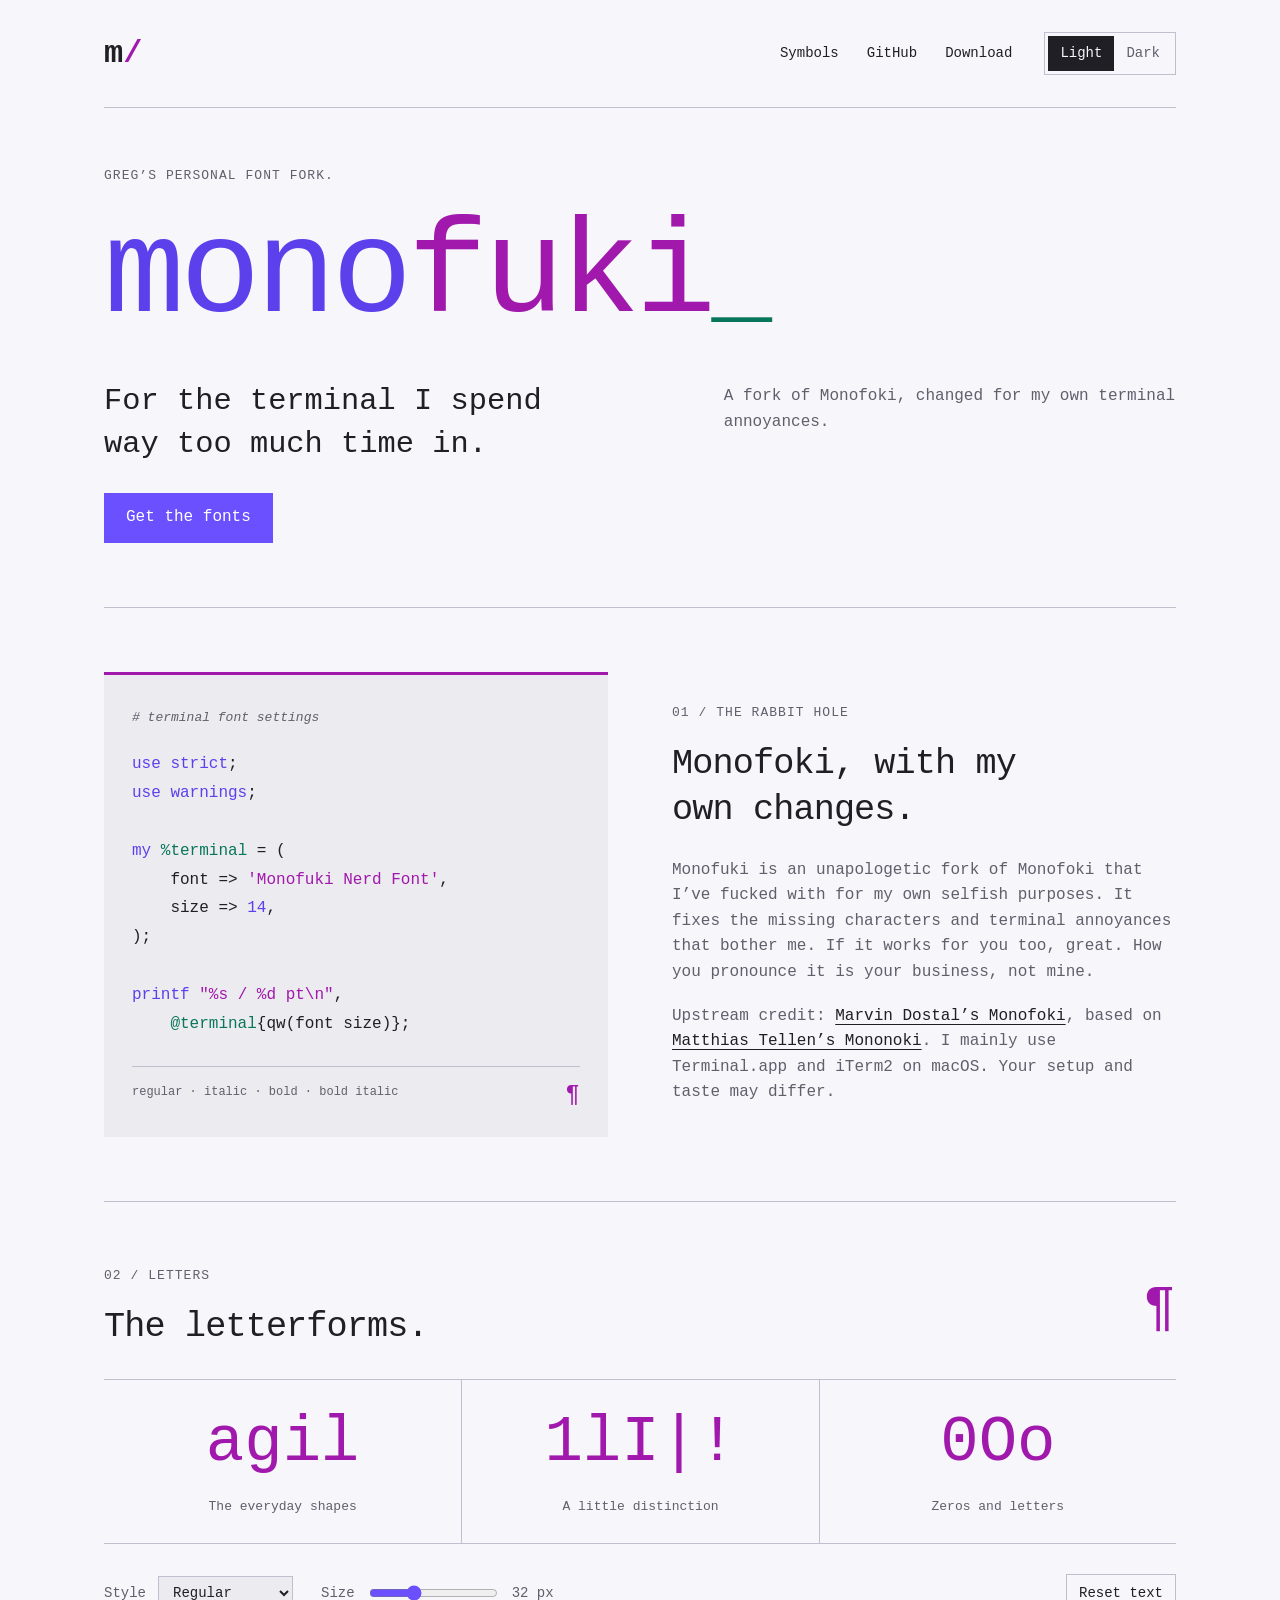
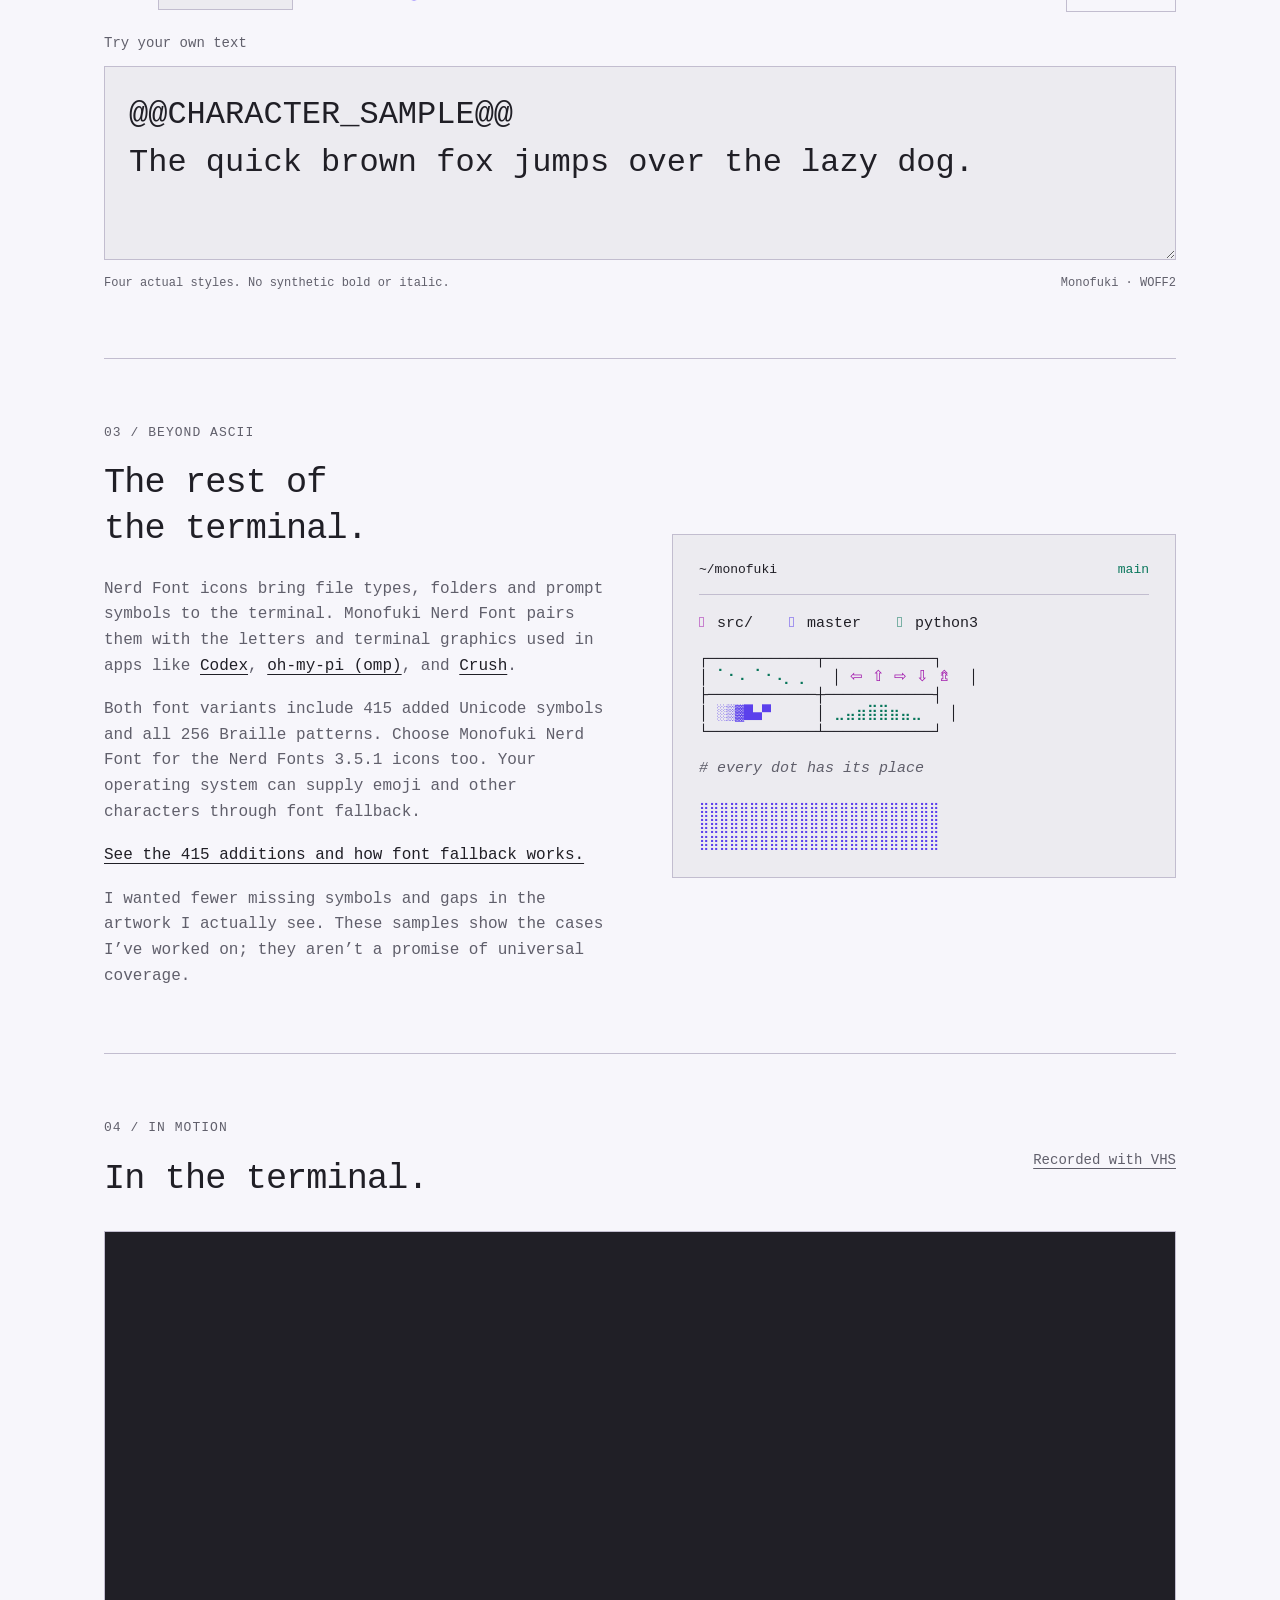
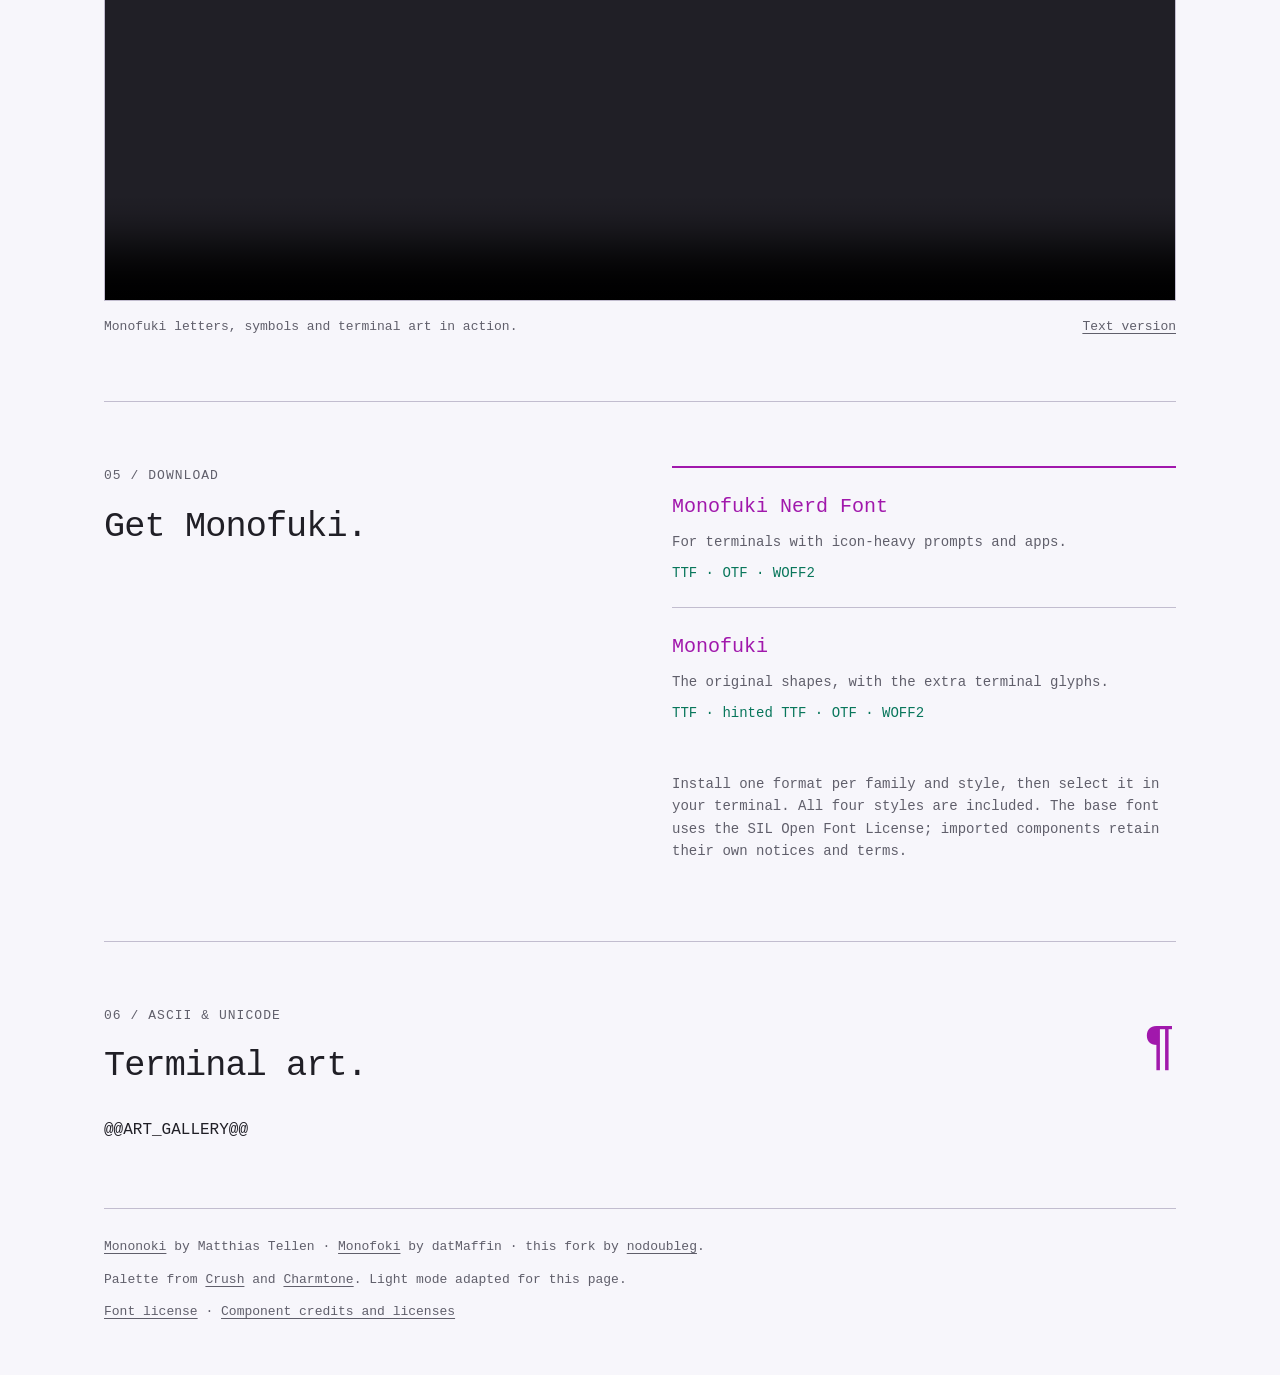
==== website/index.html @ 819c60bf "Rename personal fork to Monofuki and assemble pinned source overlays" ====
<!doctype html>
<html lang="en">
<head>
  <meta charset="utf-8">
  <meta name="viewport" content="width=device-width, initial-scale=1">
  <meta name="color-scheme" content="dark light">
  <meta name="description" content="Monofuki: a personal Mononoki fork for code and modern terminals, with Nerd Font icons, Braille patterns, and four real styles.">
  <title>monofuki — a terminal font rabbit hole</title>
  <script>try{const t=localStorage.getItem('monofuki-theme');if(t==='light'||t==='dark')document.documentElement.dataset.theme=t}catch(e){}</script>
  <link rel="preload" href="fonts/Monofuki-Regular.woff2" as="font" type="font/woff2" crossorigin>
  <link rel="stylesheet" href="style.css">
  <script src="specimen.js" defer></script>
</head>
<body>
  <a class="skip" href="#specimen">Skip to the specimen</a>
  <div class="page">
    <header class="topbar">
      <a class="wordmark" href="#" aria-label="Monofuki home">m<span>/</span></a>
      <nav aria-label="Project"><a href="symbols.html">Symbols</a><a href="https://github.com/nodoubleg/monofuki">GitHub</a><a href="#download">Download</a></nav>
      <div class="theme-switch" role="group" aria-label="Color mode">
        <button type="button" data-theme-choice="light" aria-pressed="false">Light</button>
        <button type="button" data-theme-choice="dark" aria-pressed="false">Dark</button>
      </div>
    </header>

    <main>
      <section class="hero" aria-labelledby="title">
        <p class="eyebrow">Greg’s personal font fork.</p>
        <h1 id="title">mono<span>fuki</span><span class="cursor" aria-hidden="true">_</span></h1>
        <div class="hero-bottom">
          <p>For the terminal I spend<br>way too much time in.</p>
          <p class="hero-detail">A fork of Monofoki, changed for my own terminal annoyances.</p>
        </div>
        <a class="download-link" href="#download">Get the fonts</a>
      </section>

      <section class="split origin" aria-labelledby="rabbit-hole">
        <div class="code-sample" aria-label="Perl code specimen">
          <span class="comment"># terminal font settings</span>
          <pre><code><span class="violet">use strict</span>;
<span class="violet">use warnings</span>;

<span class="violet">my</span> <span class="mint">%terminal</span> = (
    font =&gt; <span class="pink">'Monofuki Nerd Font'</span>,
    size =&gt; <span class="violet">14</span>,
);

<span class="violet">printf</span> <span class="pink">"%s / %d pt\n"</span>,
    <span class="mint">@terminal</span>{qw(font size)};</code></pre>
          <div class="code-bottom"><span>regular · italic · bold · bold italic</span><span aria-hidden="true">¶</span></div>
        </div>
        <div class="story">
          <p class="section-number">01 / THE RABBIT HOLE</p>
          <h2 id="rabbit-hole">Monofoki, with my<br>own changes.</h2>
          <p>Monofuki is an unapologetic fork of Monofoki that I’ve fucked with for my own selfish purposes. It fixes the missing characters and terminal annoyances that bother me. If it works for you too, great. How you pronounce it is your business, not mine.</p>
          <p>Upstream credit: <a href="https://github.com/datMaffin/monofoki">Marvin Dostal’s Monofoki</a>, based on <a href="https://github.com/madmalik/mononoki">Matthias Tellen’s Mononoki</a>. I mainly use Terminal.app and iTerm2 on macOS. Your setup and taste may differ.</p>
        </div>
      </section>

      <section id="specimen" class="specimen" aria-labelledby="characters-heading">
        <div class="section-heading"><div><p class="section-number">02 / LETTERS</p><h2 id="characters-heading">The letterforms.</h2></div><span class="paragraph-mark" aria-hidden="true">¶</span></div>
        <div class="character-grid">
          <div><span class="glyphs">agil</span><span class="glyph-caption">The everyday shapes</span></div>
          <div><span class="glyphs">1lI|!</span><span class="glyph-caption">A little distinction</span></div>
          <div><span class="glyphs">0Oo</span><span class="glyph-caption">Zeros and letters</span></div>
        </div>
        <div class="type-controls">
          <label>Style <select id="style"><option value="regular">Regular</option><option value="italic">Italic</option><option value="bold">Bold</option><option value="bold-italic">Bold italic</option></select></label>
          <label>Size <input id="size" type="range" min="16" max="64" value="32"><output id="size-value" for="size">32 px</output></label>
          <button type="button" id="reset">Reset text</button>
        </div>
        <label class="edit-label" for="type-sample">Try your own text</label>
        <textarea id="type-sample" spellcheck="false" rows="3">@@CHARACTER_SAMPLE@@
The quick brown fox jumps over the lazy dog.</textarea>
        <div class="sample-baseline"><span>Four actual styles. No synthetic bold or italic.</span><span>Monofuki · WOFF2</span></div>
      </section>

      <section class="split graphics" aria-labelledby="graphics-heading">
        <div class="story">
          <p class="section-number">03 / BEYOND ASCII</p>
          <h2 id="graphics-heading">The rest of<br>the terminal.</h2>
          <p>Nerd Font icons bring file types, folders and prompt symbols to the terminal. Monofuki Nerd Font pairs them with the letters and terminal graphics used in apps like <a href="https://github.com/openai/codex">Codex</a>, <a href="https://github.com/can1357/oh-my-pi">oh-my-pi (omp)</a>, and <a href="https://github.com/charmbracelet/crush">Crush</a>.</p>
          <p>Both font variants include 415 added Unicode symbols and all 256 Braille patterns. Choose Monofuki Nerd Font for the Nerd Fonts 3.5.1 icons too. Your operating system can supply emoji and other characters through font fallback.</p>
          <p><a href="symbols.html">See the 415 additions and how font fallback works.</a></p>
          <p>I wanted fewer missing symbols and gaps in the artwork I actually see. These samples show the cases I’ve worked on; they aren’t a promise of universal coverage.</p>
        </div>
        <div class="terminal-panel" aria-label="Terminal glyph specimen">
          <div class="terminal-bar"><span>~/monofuki</span><span class="mint">main</span></div>
          <pre class="nerd"><span class="pink">&#xf07b;</span> src/    <span class="violet">&#xe0a0;</span> master    <span class="mint">&#xf120;</span> python3

┌────────────┬────────────┐
│ <span class="mint">⠁⠂⠄⠈⠐⠠⡀⢀</span>   │ <span class="pink">⇦ ⇧ ⇨ ⇩ ⇯</span>  │
├────────────┼────────────┤
│ <span class="violet">░▒▓█▄▀</span>     │ <span class="mint">⣀⣤⣶⣿⣿⣶⣤⣀</span>   │
└────────────┴────────────┘

<span class="comment"># every dot has its place</span></pre>
          <div class="dot-field" aria-label="Continuous Braille dot grid">⣿⣿⣿⣿⣿⣿⣿⣿⣿⣿⣿⣿⣿⣿⣿⣿⣿⣿⣿⣿⣿⣿⣿⣿<br>⣿⣿⣿⣿⣿⣿⣿⣿⣿⣿⣿⣿⣿⣿⣿⣿⣿⣿⣿⣿⣿⣿⣿⣿<br>⣿⣿⣿⣿⣿⣿⣿⣿⣿⣿⣿⣿⣿⣿⣿⣿⣿⣿⣿⣿⣿⣿⣿⣿</div>
        </div>
      </section>

      <section class="recording" aria-labelledby="recording-heading">
        <div class="section-heading"><div><p class="section-number">04 / IN MOTION</p><h2 id="recording-heading">In the terminal.</h2></div><a href="https://github.com/charmbracelet/vhs">Recorded with VHS</a></div>
        <video controls playsinline preload="metadata" poster="media/demo-poster.png" aria-label="Monofuki terminal specimen recording">
          <source src="media/monofuki.mp4" type="video/mp4">
          <p>Your browser cannot play this recording. <a href="media/monofuki.mp4">Download the MP4</a> or <a href="demo.txt">read the text specimen</a>.</p>
        </video>
        <div class="video-caption"><span>Monofuki letters, symbols and terminal art in action.</span><a href="demo.txt">Text version</a></div>
      </section>

      <section id="download" class="download" aria-labelledby="download-heading">
        <div><p class="section-number">05 / DOWNLOAD</p><h2 id="download-heading">Get Monofuki.</h2></div>
        <div class="download-options">
          <a href="downloads/MonofukiNerdFont.zip"><strong>Monofuki Nerd Font</strong><span>For terminals with icon-heavy prompts and apps.</span><span class="format">TTF · OTF · WOFF2</span></a>
          <a href="downloads/Monofuki.zip"><strong>Monofuki</strong><span>The original shapes, with the extra terminal glyphs.</span><span class="format">TTF · hinted TTF · OTF · WOFF2</span></a>
          <p class="install-note">Install one format per family and style, then select it in your terminal. All four styles are included. The base font uses the SIL Open Font License; imported components retain their own notices and terms.</p>
        </div>
      </section>

      <section class="art-gallery" aria-labelledby="art-heading">
        <div class="section-heading"><div><p class="section-number">06 / ASCII &amp; UNICODE</p><h2 id="art-heading">Terminal art.</h2></div><span class="paragraph-mark" aria-hidden="true">¶</span></div>
        <div class="art-grid">@@ART_GALLERY@@</div>
      </section>
    </main>

    <footer>
      <p><a href="https://github.com/madmalik/mononoki">Mononoki</a> by Matthias Tellen · <a href="https://github.com/datMaffin/monofoki">Monofoki</a> by datMaffin · this fork by <a href="https://github.com/nodoubleg/monofuki">nodoubleg</a>.</p>
      <p>Palette from <a href="https://github.com/charmbracelet/crush">Crush</a> and <a href="https://github.com/charmbracelet/x/tree/main/exp/charmtone">Charmtone</a>. Light mode adapted for this page.</p>
      <p><a href="licenses/LICENSE-Monofuki">Font license</a> · <a href="licenses/THIRD-PARTY-NOTICES.txt">Component credits and licenses</a></p>
    </footer>
  </div>
</body>
</html>
---- website/style.css ----
/* Monofuki files are staged from this run's Actions artifacts, never committed. */
@font-face {
  font-family: Monofuki;
  src: url("fonts/Monofuki-Regular.woff2") format("woff2");
  font-weight: 400;
  font-style: normal;
  font-display: swap;
}
@font-face {
  font-family: Monofuki;
  src: url("fonts/Monofuki-Bold.woff2") format("woff2");
  font-weight: 700;
  font-style: normal;
  font-display: swap;
}
@font-face {
  font-family: Monofuki;
  src: url("fonts/Monofuki-Italic.woff2") format("woff2");
  font-weight: 400;
  font-style: italic;
  font-display: swap;
}
@font-face {
  font-family: Monofuki;
  src: url("fonts/Monofuki-Bold-Italic.woff2") format("woff2");
  font-weight: 700;
  font-style: italic;
  font-display: swap;
}
@font-face {
  font-family: "Monofuki Nerd";
  src: url("fonts/MonofukiNerdFont-Regular.woff2") format("woff2");
  font-weight: 400;
  font-style: normal;
  font-display: swap;
}

/* Crush's default Charmtone: Pepper, BBQ, Char, Sash, Dolly, Charple, Bok. */
:root {
  color-scheme: dark;
  --bg: #201f26;
  --panel: #2d2c36;
  --line: #4d4c57;
  --text: #ecebf0;
  --muted: #bfbcc8;
  --violet: #a18aff;
  --purple: #6b50ff;
  --pink: #ff84ff;
  --mint: #68ffd6;
  --soft: #858392;
  --button-text: #201f26;
}
:root[data-theme="light"] {
  color-scheme: light;
  --bg: #f7f6fb;
  --panel: #ecebf0;
  --line: #c2bdcf;
  --text: #201f26;
  --muted: #605f6b;
  --violet: #5b40ec;
  --pink: #a118ac;
  --mint: #08765b;
  --soft: #605f6b;
  --button-text: #f7f6fb;
}
@media (prefers-color-scheme: light) {
  :root:not([data-theme]) {
    color-scheme: light;
    --bg: #f7f6fb;
    --panel: #ecebf0;
    --line: #c2bdcf;
    --text: #201f26;
    --muted: #605f6b;
    --violet: #5b40ec;
    --pink: #a118ac;
    --mint: #08765b;
    --soft: #605f6b;
    --button-text: #f7f6fb;
  }
}
* {
  box-sizing: border-box;
}
[hidden] {
  display: none !important;
}
html {
  scroll-behavior: smooth;
  scroll-padding-top: 2rem;
}
body {
  margin: 0;
  background: var(--bg);
  color: var(--text);
  font-family: Monofuki, ui-monospace, monospace;
  font-size: 16px;
  line-height: 1.6;
  font-synthesis: none;
}
::selection {
  background: var(--purple);
  color: #fff;
}
a {
  color: inherit;
  text-decoration-thickness: 1px;
  text-underline-offset: 0.25em;
}
a:hover {
  color: var(--pink);
}
button,
input,
select,
textarea {
  font: inherit;
}
button,
a,
input,
select,
textarea {
  touch-action: manipulation;
}
button {
  cursor: pointer;
}
button:focus-visible,
a:focus-visible,
input:focus-visible,
select:focus-visible,
textarea:focus-visible {
  outline: 3px solid var(--pink);
  outline-offset: 4px;
}
.page {
  max-width: 1168px;
  margin: auto;
  padding: 0 48px;
}
.skip {
  position: absolute;
  top: -100px;
  left: 16px;
  background: var(--text);
  color: var(--bg);
  padding: 8px;
  z-index: 2;
}
.skip:focus {
  top: 8px;
}
.topbar {
  display: flex;
  align-items: center;
  gap: 32px;
  padding: 28px 0;
  border-bottom: 1px solid var(--line);
}
.wordmark {
  font-size: 32px;
  font-weight: 700;
  text-decoration: none;
}
.wordmark span {
  color: var(--pink);
}
nav {
  display: flex;
  gap: 28px;
  margin-left: auto;
}
nav a {
  font-size: 14px;
  text-decoration: none;
}
.theme-switch {
  display: flex;
  border: 1px solid var(--line);
  padding: 3px;
}
.theme-switch button {
  border: 0;
  background: none;
  color: var(--muted);
  padding: 6px 12px;
  font-size: 14px;
}
.theme-switch button[aria-pressed="true"] {
  background: var(--text);
  color: var(--bg);
}
.hero {
  padding: 58px 0 64px;
}
.eyebrow,
.section-number {
  font-size: 13px;
  letter-spacing: 0.08em;
  color: var(--muted);
  text-transform: uppercase;
  margin: 0 0 18px;
}
.hero h1 {
  font-size: clamp(3rem, 10.5vw, 8.75rem);
  font-weight: 400;
  letter-spacing: -0.035em;
  line-height: 1.05;
  color: var(--violet);
  margin: 0 0 34px;
}
.hero h1 > span:not(.cursor) {
  color: var(--pink);
}
.cursor {
  color: var(--mint);
  font-size: 0.75em;
}
.hero-bottom {
  display: grid;
  grid-template-columns: 1.3fr 1fr;
  gap: 32px;
  align-items: start;
}
.hero-bottom > p:first-child {
  font-size: clamp(1.35rem, 2.5vw, 1.9rem);
  line-height: 1.4;
  margin: 0;
}
.hero-detail {
  font-size: 16px;
  color: var(--muted);
  margin: 4px 0 0;
}
.download-link {
  display: inline-block;
  margin-top: 28px;
  background: var(--purple);
  color: #fff;
  padding: 11px 21px;
  text-decoration: none;
  border: 1px solid var(--purple);
}
.download-link:hover {
  color: #fff;
  background: #5b40ec;
}
.split {
  display: grid;
  grid-template-columns: 1fr 1fr;
  gap: 64px;
  padding: 64px 0;
  border-top: 1px solid var(--line);
  align-items: center;
}
h2 {
  font-size: clamp(1.5rem, 3vw, 2.2rem);
  font-weight: 400;
  line-height: 1.3;
  margin: 0 0 24px;
  letter-spacing: -0.025em;
}
.story p:not(.section-number) {
  margin: 0 0 18px;
  color: var(--muted);
}
.story a {
  color: var(--text);
}
.story p:last-child {
  margin-bottom: 0;
}
.code-sample {
  padding: 30px 28px;
  background: var(--panel);
  border-top: 3px solid var(--pink);
}
pre {
  margin: 0;
  white-space: pre;
  tab-size: 4;
  font: inherit;
}
.code-sample code {
  font-family: inherit;
}
.code-sample pre {
  font-size: clamp(13px, 1.4vw, 16px);
  line-height: 1.8;
  margin: 20px 0 28px;
  overflow-x: auto;
}
.comment {
  color: var(--muted);
  font-style: italic;
}
.violet {
  color: var(--violet);
}
.pink {
  color: var(--pink);
}
.mint {
  color: var(--mint);
}
.code-sample > .comment {
  font-size: 13px;
}
.code-bottom {
  font-size: 12px;
  color: var(--muted);
  display: flex;
  justify-content: space-between;
  border-top: 1px solid var(--line);
  padding-top: 16px;
}
.code-bottom span:last-child {
  color: var(--pink);
  font-size: 24px;
  line-height: 1;
}
.specimen,
.recording,
.download,
.art-gallery {
  padding: 64px 0;
  border-top: 1px solid var(--line);
}
.section-heading {
  display: flex;
  justify-content: space-between;
  align-items: center;
  gap: 24px;
  margin-bottom: 28px;
}
.section-heading h2 {
  margin-bottom: 0;
}
.section-heading > a {
  font-size: 14px;
  color: var(--muted);
}
.paragraph-mark {
  font-size: 54px;
  color: var(--pink);
  line-height: 1;
}
.character-grid {
  display: grid;
  grid-template-columns: repeat(3, 1fr);
  border-top: 1px solid var(--line);
  border-bottom: 1px solid var(--line);
  margin-bottom: 30px;
}
.character-grid > div {
  display: flex;
  flex-direction: column;
  padding: 25px 20px;
  align-items: center;
}
.character-grid > div + div {
  border-left: 1px solid var(--line);
}
.glyphs {
  font-size: clamp(2rem, 5vw, 4.5rem);
  line-height: 1.2;
  color: var(--pink);
}
.glyph-caption {
  font-size: 13px;
  color: var(--muted);
  margin-top: 15px;
}
.type-controls {
  display: flex;
  gap: 28px;
  align-items: center;
  flex-wrap: wrap;
  margin-bottom: 20px;
  color: var(--muted);
  font-size: 14px;
}
.type-controls label {
  display: flex;
  gap: 12px;
  align-items: center;
}
select {
  border: 1px solid var(--line);
  background: var(--panel);
  color: var(--text);
  padding: 7px 10px;
  border-radius: 0;
}
input[type="range"] {
  accent-color: var(--purple);
  max-width: 140px;
  cursor: pointer;
}
output {
  min-width: 5ch;
}
.type-controls button {
  background: none;
  color: var(--text);
  border: 1px solid var(--line);
  padding: 7px 12px;
  font-size: 14px;
}
.type-controls button {
  margin-left: auto;
}
.edit-label {
  display: block;
  color: var(--muted);
  font-size: 14px;
  margin: 12px 0;
}
textarea {
  display: block;
  width: 100%;
  resize: vertical;
  min-height: 166px;
  background: var(--panel);
  color: var(--text);
  border: 1px solid var(--line);
  border-radius: 0;
  padding: 24px;
  line-height: 1.5;
  overflow-wrap: anywhere;
  font-family: Monofuki, ui-monospace, monospace;
  font-synthesis: none;
}
.sample-baseline {
  display: flex;
  justify-content: space-between;
  gap: 16px;
  color: var(--muted);
  font-size: 12px;
  margin-top: 14px;
}
.terminal-panel {
  background: var(--panel);
  padding: 25px 26px;
  border: 1px solid var(--line);
  min-width: 0;
}
.terminal-bar {
  display: flex;
  justify-content: space-between;
  font-size: 13px;
  border-bottom: 1px solid var(--line);
  padding-bottom: 14px;
  margin-bottom: 20px;
}
.terminal-panel pre {
  font-size: clamp(12px, 1.25vw, 15px);
  line-height: 1.201171875;
  overflow-x: auto;
}
.nerd {
  font-family: "Monofuki Nerd", Monofuki, monospace;
}
.dot-field {
  font-size: clamp(10px, 1.2vw, 14px);
  line-height: 1.201171875;
  color: var(--violet);
  margin-top: 24px;
  letter-spacing: 0;
  width: fit-content;
  max-width: 100%;
  overflow: hidden;
}
.recording video {
  display: block;
  width: 100%;
  aspect-ratio: 16/10;
  background: #201f26;
  border: 1px solid var(--line);
  object-fit: contain;
}
.video-caption {
  display: flex;
  justify-content: space-between;
  gap: 20px;
  margin-top: 16px;
  font-size: 13px;
  color: var(--muted);
}
.video-caption a {
  white-space: nowrap;
}
.download {
  display: grid;
  grid-template-columns: 1fr 1fr;
  gap: 64px;
}
.download-options > a {
  display: flex;
  flex-direction: column;
  gap: 8px;
  padding: 23px 0;
  border-top: 1px solid var(--line);
  text-decoration: none;
}
.download-options > a:first-child {
  border-top: 2px solid var(--pink);
}
.download-options strong {
  font-size: 20px;
  font-weight: 400;
  color: var(--pink);
}
.download-options > a > span {
  font-size: 14px;
  color: var(--muted);
}
.download-options .format {
  color: var(--mint);
}
.install-note {
  font-size: 14px;
  color: var(--muted);
  margin-top: 26px;
}
.art-grid {
  display: grid;
  grid-template-columns: 1fr 1fr;
  gap: 30px;
}
.art-grid figure {
  margin: 0;
  min-width: 0;
  background: var(--panel);
  padding: 25px 22px;
  border-top: 1px solid var(--violet);
}
.art-grid figure:last-child {
  grid-column: 1/-1;
  display: grid;
  grid-template-columns: 1fr 1fr;
  align-items: center;
}
.art-grid pre {
  font-size: clamp(11px, 1.2vw, 14px);
  line-height: 1.201171875;
  letter-spacing: 0;
  overflow-x: auto;
  width: fit-content;
  max-width: 100%;
  color: var(--pink);
}
.art-grid figure:nth-child(2) pre {
  color: var(--mint);
}
.art-grid figure:nth-child(3) pre {
  color: var(--violet);
}
figcaption {
  margin-top: 24px;
  font-size: 14px;
}
figcaption small {
  display: block;
  color: var(--muted);
  font-size: 12px;
  margin-top: 4px;
}
.art-grid figure:last-child figcaption {
  margin: 0 20px;
}
footer {
  border-top: 1px solid var(--line);
  padding: 28px 0 40px;
  font-size: 13px;
  color: var(--muted);
}
footer p {
  margin: 0 0 12px;
}
footer .build-note {
  font-size: 12px;
  color: var(--soft);
}
@media (max-width: 820px) {
  .page {
    padding: 0 28px;
  }
  .split,
  .download {
    gap: 32px;
  }
  .hero h1 {
    font-size: 11vw;
  }
  .terminal-panel {
    padding: 20px 16px;
  }
  .code-sample {
    padding: 22px 20px;
  }
  .glyph-caption {
    font-size: 12px;
  }
  .art-grid {
    gap: 18px;
  }
  .art-grid figure {
    padding: 20px 14px;
  }
  .art-grid pre {
    font-size: 11px;
  }
}
@media (max-width: 620px) {
  .page {
    padding: 0 20px;
  }
  .topbar {
    gap: 18px;
    padding: 18px 0;
  }
  .wordmark {
    font-size: 26px;
  }
  nav {
    gap: 16px;
  }
  nav a,
  .theme-switch button {
    font-size: 12px;
  }
  .theme-switch button {
    padding: 5px 8px;
  }
  .hero {
    padding: 42px 0;
  }
  .hero h1 {
    font-size: 11.5vw;
  }
  .hero-bottom,
  .split,
  .download {
    grid-template-columns: 1fr;
  }
  .hero-bottom {
    gap: 20px;
  }
  .hero-detail {
    max-width: 35ch;
  }
  .split,
  .specimen,
  .recording,
  .download,
  .art-gallery {
    padding: 42px 0;
  }
  .origin .code-sample {
    order: 2;
  }
  .split {
    gap: 30px;
  }
  .character-grid > div {
    padding: 22px 6px;
  }
  .glyph-caption {
    font-size: 11px;
    text-align: center;
    max-width: 10ch;
  }
  .glyphs {
    font-size: 8vw;
  }
  .type-controls {
    gap: 14px;
  }
  .type-controls button {
    margin-left: 0;
  }
  .type-controls label {
    gap: 8px;
  }
  .sample-baseline {
    flex-direction: column;
    gap: 3px;
  }
  .terminal-panel pre {
    font-size: 14px;
  }
  .dot-field {
    font-size: 14px;
  }
  .section-heading {
    align-items: flex-end;
    gap: 16px;
  }
  .section-heading > a {
    max-width: 12ch;
    font-size: 12px;
  }
  .section-number {
    font-size: 12px;
    letter-spacing: 0.04em;
  }
  .video-caption {
    flex-direction: column;
    gap: 6px;
  }
  .art-grid {
    grid-template-columns: 1fr;
  }
  .art-grid pre {
    font-size: 14px;
  }
  .art-grid figure:last-child {
    grid-template-columns: 1fr;
  }
  .art-grid figure:last-child figcaption {
    margin: 20px 0 0;
  }
  .download {
    gap: 20px;
  }
  textarea {
    padding: 18px;
  }
  .code-sample pre {
    font-size: 14px;
  }
}
@media (prefers-reduced-motion: reduce) {
  html {
    scroll-behavior: auto;
  }
}

/* The symbol catalogue shares the specimen's palette and CI font faces. */
nav a[aria-current="page"] { color: var(--pink); }
.symbols-hero { padding: 60px 0; }
.symbols-hero h1 { font-size: clamp(2.7rem, 7vw, 5.4rem); line-height: 1.15; font-weight: 400; color: var(--violet); letter-spacing: -0.045em; margin: 0 0 28px; }
.missing-box { display: inline-grid; place-items: center; width: .82em; height: 1.05em; border: .035em solid currentColor; font-size: .8em; line-height: 1; vertical-align: .05em; color: var(--pink); letter-spacing: 0; }
.symbols-lead { color: var(--muted); font-size: clamp(1rem, 2vw, 1.2rem); }
.symbol-metrics { display: grid; grid-template-columns: repeat(3, 1fr); margin-top: 36px; border-block: 1px solid var(--line); }
.symbol-metrics > div { padding: 22px 24px; display: flex; flex-direction: column; gap: 6px; }
.symbol-metrics > div + div { border-left: 1px solid var(--line); }
.symbol-metrics strong { color: var(--mint); font-size: clamp(2rem, 4vw, 3.5rem); font-weight: 400; line-height: 1.2; }
.symbol-metrics span, .coverage-caption { color: var(--muted); font-size: 12px; line-height: 1.7; }
.coverage-caption { max-width: 86ch; }
.page-jumps { display: flex; flex-wrap: wrap; gap: 12px 28px; margin-top: 30px; font-size: 14px; }
.symbols-section { border-top: 1px solid var(--line); padding: 56px 0; }
.section-intro { max-width: 85ch; color: var(--muted); margin: 0 0 24px; }
.symbol-highlights { display: grid; grid-template-columns: repeat(4, 1fr); gap: 1px; background: var(--line); border: 1px solid var(--line); margin: 28px 0; }
.symbol-highlight { display: flex; flex-direction: column; align-items: flex-start; background: var(--panel); padding: 22px; text-decoration: none; gap: 8px; }
.symbol-highlight > span { font-size: 64px; line-height: 1.25; color: var(--pink); align-self: center; margin: 4px 0 18px; }
.symbol-highlight strong { color: var(--mint); font-weight: 400; font-size: 14px; }
.symbol-highlight small { font-size: 11px; color: var(--muted); line-height: 1.6; }
.symbol-highlight:hover { background: var(--bg); }
.donor-summary { display: flex; flex-wrap: wrap; gap: 14px 30px; font-size: 13px; margin-bottom: 22px; }
.donor-summary p { margin: 0; color: var(--muted); }
.donor-summary strong { color: var(--text); font-weight: 400; }
.fallback-flow { display: grid; grid-template-columns: repeat(3, 1fr); gap: 20px; margin: 30px 0; }
.fallback-flow article { background: var(--panel); border-top: 2px solid var(--violet); padding: 24px; display: flex; flex-direction: column; }
.flow-step { color: var(--mint); font-size: 12px; }
.fallback-flow h3 { font-size: 18px; font-weight: 400; line-height: 1.5; margin: 12px 0; }
.fallback-flow p { color: var(--muted); font-size: 13px; margin: 0 0 20px; }
.flow-glyph { font-size: 36px; color: var(--pink); margin-top: auto; }
.emoji-font { font-family: "Apple Color Emoji", "Segoe UI Emoji", "Noto Color Emoji", sans-serif; }
.tested-ranges { border: 1px solid var(--line); padding: 20px 24px; font-size: 13px; color: var(--muted); }
.tested-ranges summary { color: var(--text); cursor: pointer; }
.tested-ranges ul { padding: 0; list-style: none; display: grid; gap: 8px; }
.tested-ranges li { display: flex; justify-content: space-between; flex-wrap: wrap; gap: 8px 24px; }
.tested-ranges code { color: var(--mint); }
.emoji-comparison { display: grid; grid-template-columns: repeat(2, 1fr); border: 1px solid var(--line); margin-top: 28px; }
.emoji-comparison > div { display: flex; flex-direction: column; padding: 28px; gap: 16px; }
.emoji-comparison > div + div { border-left: 1px solid var(--line); }
.emoji-label { font-size: 12px; color: var(--muted); letter-spacing: .08em; }
.emoji-preview { font-size: clamp(32px, 5vw, 60px); line-height: 1.6; }
.emoji-comparison code { font-size: 12px; color: var(--mint); }
.decoding-note { border-left: 3px solid var(--pink); padding: 8px 24px; margin-top: 30px; max-width: 85ch; }
.decoding-note h3 { font-size: 16px; font-weight: 400; margin: 0 0 12px; }
.decoding-note p { font-size: 14px; color: var(--muted); margin: 0; }
.symbol-controls { display: flex; gap: 16px; align-items: end; flex-wrap: wrap; margin: 30px 0 18px; }
.symbol-controls label { display: flex; flex-direction: column; gap: 8px; font-size: 12px; color: var(--muted); min-width: 0; }
.symbol-search { flex: 1 1 240px; }
.symbol-controls input, .symbol-controls select { background: var(--panel); color: var(--text); border: 1px solid var(--line); padding: 10px 12px; font-size: 13px; min-height: 43px; max-width: 100%; border-radius: 0; }
.symbol-controls button { border: 1px solid var(--line); padding: 10px 14px; min-height: 43px; background: none; color: var(--text); font-size: 13px; }
.symbol-results { display: flex; justify-content: space-between; gap: 16px; flex-wrap: wrap; font-size: 13px; color: var(--muted); }
#copy-status { color: var(--mint); }
#symbol-empty { background: var(--panel); padding: 24px; color: var(--muted); }
.symbol-group { margin-top: 38px; }
.symbol-group h3 { font-size: clamp(18px, 2.5vw, 24px); font-weight: 400; line-height: 1.5; margin: 0 0 4px; }
.group-count { font-size: 13px; color: var(--mint); white-space: nowrap; }
.group-range { color: var(--muted); font-size: 12px; margin: 0 0 18px; }
.symbols-grid { display: grid; grid-template-columns: repeat(auto-fill, minmax(170px, 1fr)); gap: 12px; }
.symbol-card { background: var(--panel); border: 1px solid var(--line); padding: 18px 16px 14px; display: flex; flex-direction: column; min-width: 0; scroll-margin-top: 40px; }
.symbol-card:target { outline: 2px solid var(--pink); outline-offset: 3px; }
.symbol-glyph { font-family: Monofuki, monospace; font-size: 52px; line-height: 1.3; align-self: center; padding: 8px 0 18px; }
.symbol-code { color: var(--mint); font-size: 13px; text-decoration: none; }
.symbol-card h4 { font-size: 11px; line-height: 1.7; font-weight: 400; margin: 10px 0 18px; overflow-wrap: anywhere; }
.symbol-donor { color: var(--muted); font-size: 10px; margin-top: auto; }
.symbol-actions { display: flex; align-items: center; justify-content: space-between; gap: 8px; border-top: 1px solid var(--line); padding-top: 12px; margin-top: 14px; font-size: 11px; }
.symbol-actions a { color: var(--muted); }
.symbol-actions button { color: var(--text); border: 1px solid var(--line); background: none; padding: 4px 9px; font-size: 11px; }
.resource-grid { display: grid; grid-template-columns: repeat(2, 1fr); gap: 1px; background: var(--line); border: 1px solid var(--line); }
.resource-grid > a { display: flex; flex-direction: column; gap: 10px; padding: 25px; background: var(--bg); text-decoration: none; }
.resource-grid > a:hover { background: var(--panel); }
.resource-grid strong { color: var(--pink); font-size: 16px; font-weight: 400; }
.resource-grid span { color: var(--muted); font-size: 13px; }
@media (max-width: 800px) {
  .symbol-highlights { grid-template-columns: repeat(2, 1fr); }
  .fallback-flow { grid-template-columns: 1fr; }
  .symbol-controls label:not(.symbol-search) { flex: 1 1 200px; }
  .symbol-controls select { width: 100%; }
}
@media (max-width: 560px) {
  .symbols-hero { padding-top: 38px; }
  .symbol-metrics > div { padding: 16px 10px; }
  .symbol-metrics span { font-size: 10px; }
  .symbols-section { padding: 40px 0; }
  .symbol-highlight { padding: 16px; }
  .symbol-highlight > span { font-size: 52px; }
  .emoji-comparison > div { padding: 18px 12px; }
  .symbols-grid { grid-template-columns: repeat(2, minmax(0, 1fr)); gap: 10px; }
  .symbol-card { padding: 14px 12px; }
  .symbol-glyph { font-size: 44px; }
  .resource-grid { grid-template-columns: 1fr; }
  .tested-ranges { padding: 16px; }
  .topbar { gap: 14px; }
}
.original-wall { display: flex; flex-wrap: wrap; gap: 3px; padding: 24px; border: 1px solid var(--line); background: var(--panel); }
.repertoire-glyph { display: inline-grid; place-items: center; min-width: 1.8em; height: 1.8em; font-size: 25px; line-height: 1.4; }
.repertoire-glyph:hover, .nerd-icon:hover { background: var(--bg); color: var(--pink); outline: 1px solid var(--pink); }
.icon-group { border: 1px solid var(--line); margin-top: 10px; padding: 18px; }
.icon-group summary { cursor: pointer; color: var(--violet); }
.icon-group summary span { color: var(--muted); font-size: 12px; }
.icon-wall { display: grid; grid-template-columns: repeat(auto-fill, minmax(54px, 1fr)); gap: 8px; margin-top: 22px; }
.nerd-icon { font-size: 32px; line-height: 1.5; min-height: 54px; display: grid; place-items: center; }
.icon-search-label, .fallback-controls label { display: flex; flex-direction: column; gap: 8px; color: var(--muted); font-size: 13px; }
.icon-search-label input, .fallback-controls input { color: var(--text); background: var(--panel); padding: 10px 12px; border: 1px solid var(--line); border-radius: 0; max-width: 100%; font: inherit; }
.icon-search-label { max-width: 42ch; }
.fallback-heading { font-size: 24px; font-weight: 400; margin-top: 38px; }
.fallback-controls { display: flex; align-items: end; gap: 24px; flex-wrap: wrap; margin: 24px 0; }
.fallback-controls label:last-child { flex: 1 1 220px; }
.fallback-grid { display: grid; grid-template-columns: repeat(auto-fill, minmax(180px, 1fr)); gap: 12px; margin: 24px 0; }
.fallback-card { background: var(--panel); border: 1px solid var(--line); padding: 18px; display: flex; flex-direction: column; content-visibility: auto; contain-intrinsic-size: auto 240px; }
.fallback-card code { color: var(--mint); font-size: 13px; }
.fallback-card h4 { font-size: 11px; font-weight: 400; line-height: 1.7; overflow-wrap: anywhere; }
.fallback-card small { font-size: 10px; color: var(--muted); margin-top: auto; overflow-wrap: anywhere; }
.native-glyph { display: block; width: 64px; height: 64px; background-repeat: no-repeat; background-size: 1024px auto; align-self: center; margin-bottom: 18px; }
.native-regular { background-image: url("coretext/regular-dark.png"); }
.native-nerd { background-image: url("coretext/nerd-dark.png"); }
:root[data-theme="light"] .native-regular { background-image: url("coretext/regular-light.png"); }
:root[data-theme="light"] .native-nerd { background-image: url("coretext/nerd-light.png"); }
@media (prefers-color-scheme: light) {
  :root:not([data-theme]) .native-regular { background-image: url("coretext/regular-light.png"); }
  :root:not([data-theme]) .native-nerd { background-image: url("coretext/nerd-light.png"); }
}
@media (max-width: 560px) {
  .original-wall { padding: 12px; }
  .repertoire-glyph { font-size: 21px; }
  .fallback-grid { grid-template-columns: repeat(2, minmax(0, 1fr)); gap: 10px; }
  .fallback-card { padding: 14px; }
}
.catalog-panel > summary { cursor: pointer; list-style: none; position: relative; padding-right: 48px; }
.catalog-panel > summary::-webkit-details-marker { display: none; }
.catalog-panel > summary::after { content: "+"; position: absolute; right: 4px; top: 20px; font-size: 32px; color: var(--pink); }
.catalog-panel[open] > summary::after { content: "−"; }
.catalog-panel > summary h2 { margin-bottom: 12px; }
.catalog-panel > summary .section-number { margin-bottom: 12px; }
.panel-hint { color: var(--muted); font-size: 13px; }
.panel-body { margin-top: 30px; }
.catalog-panel > summary:focus-visible { outline: 3px solid var(--pink); outline-offset: 8px; }
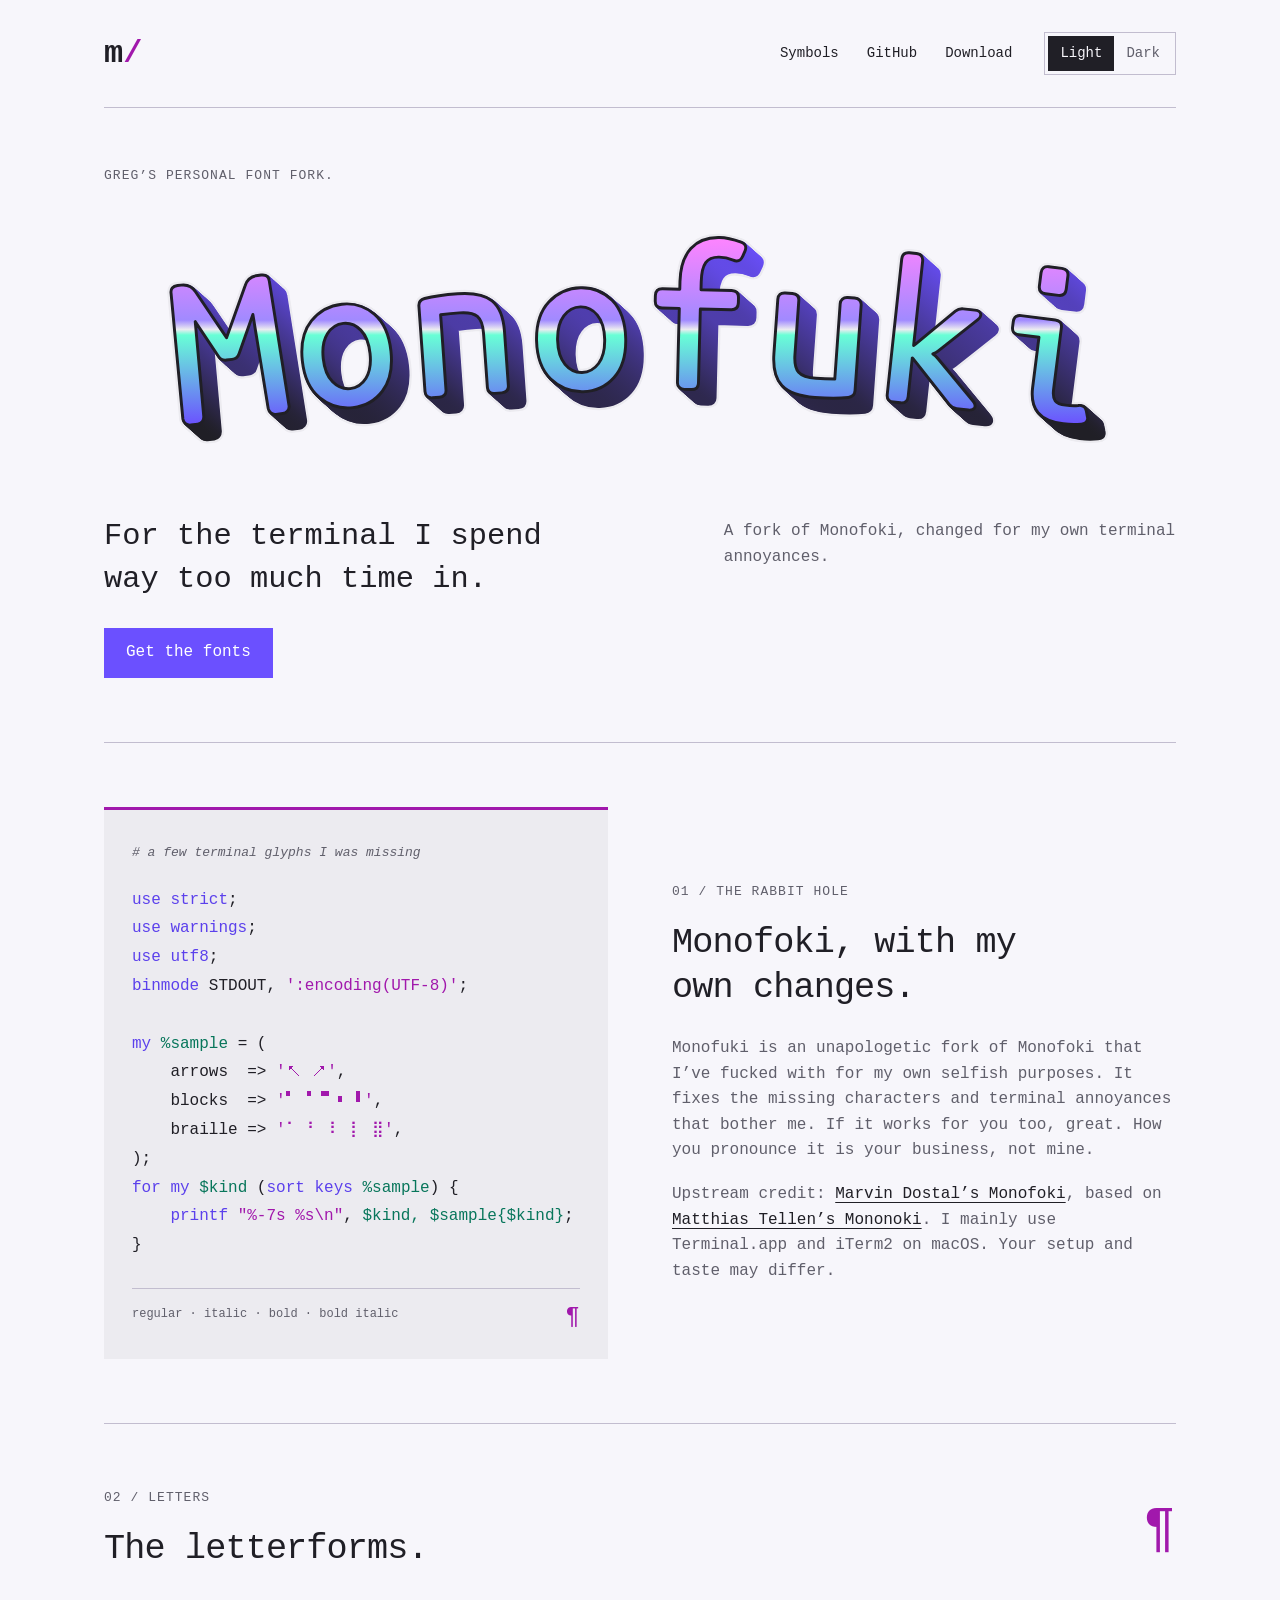
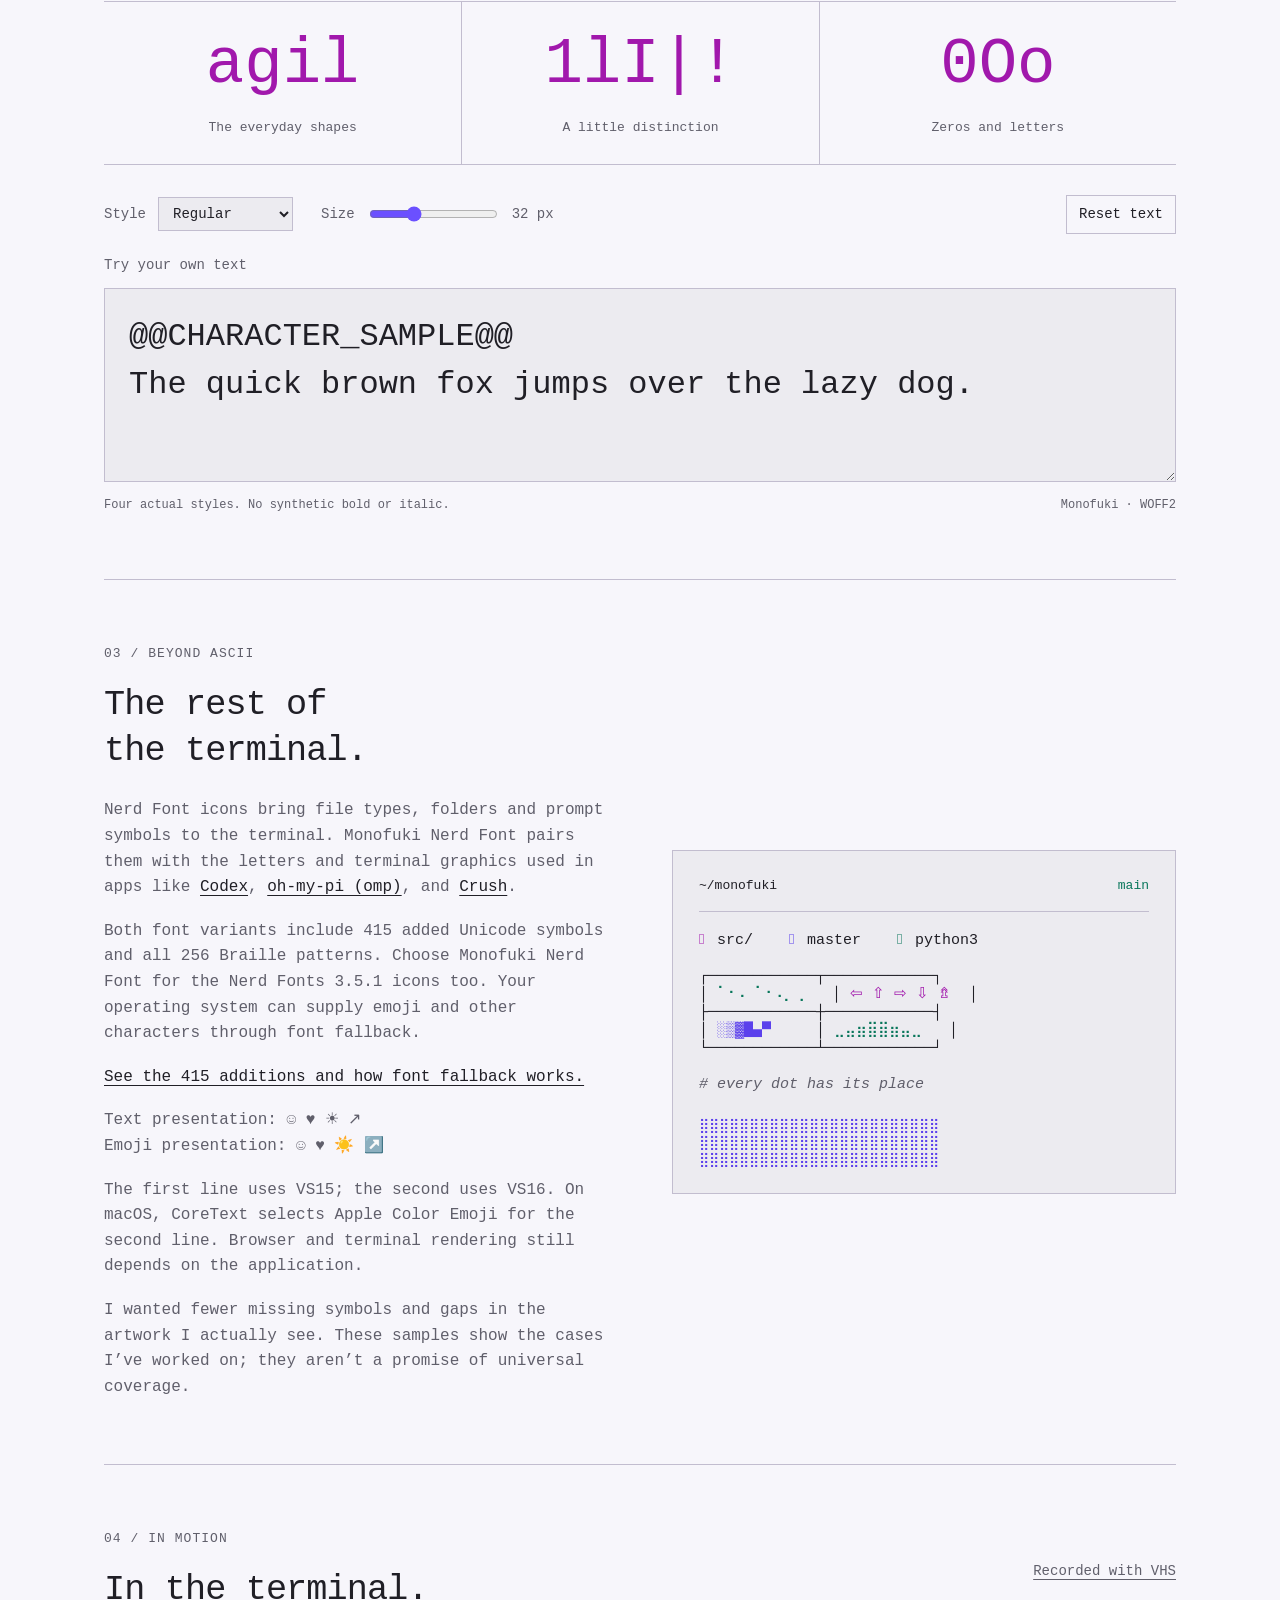
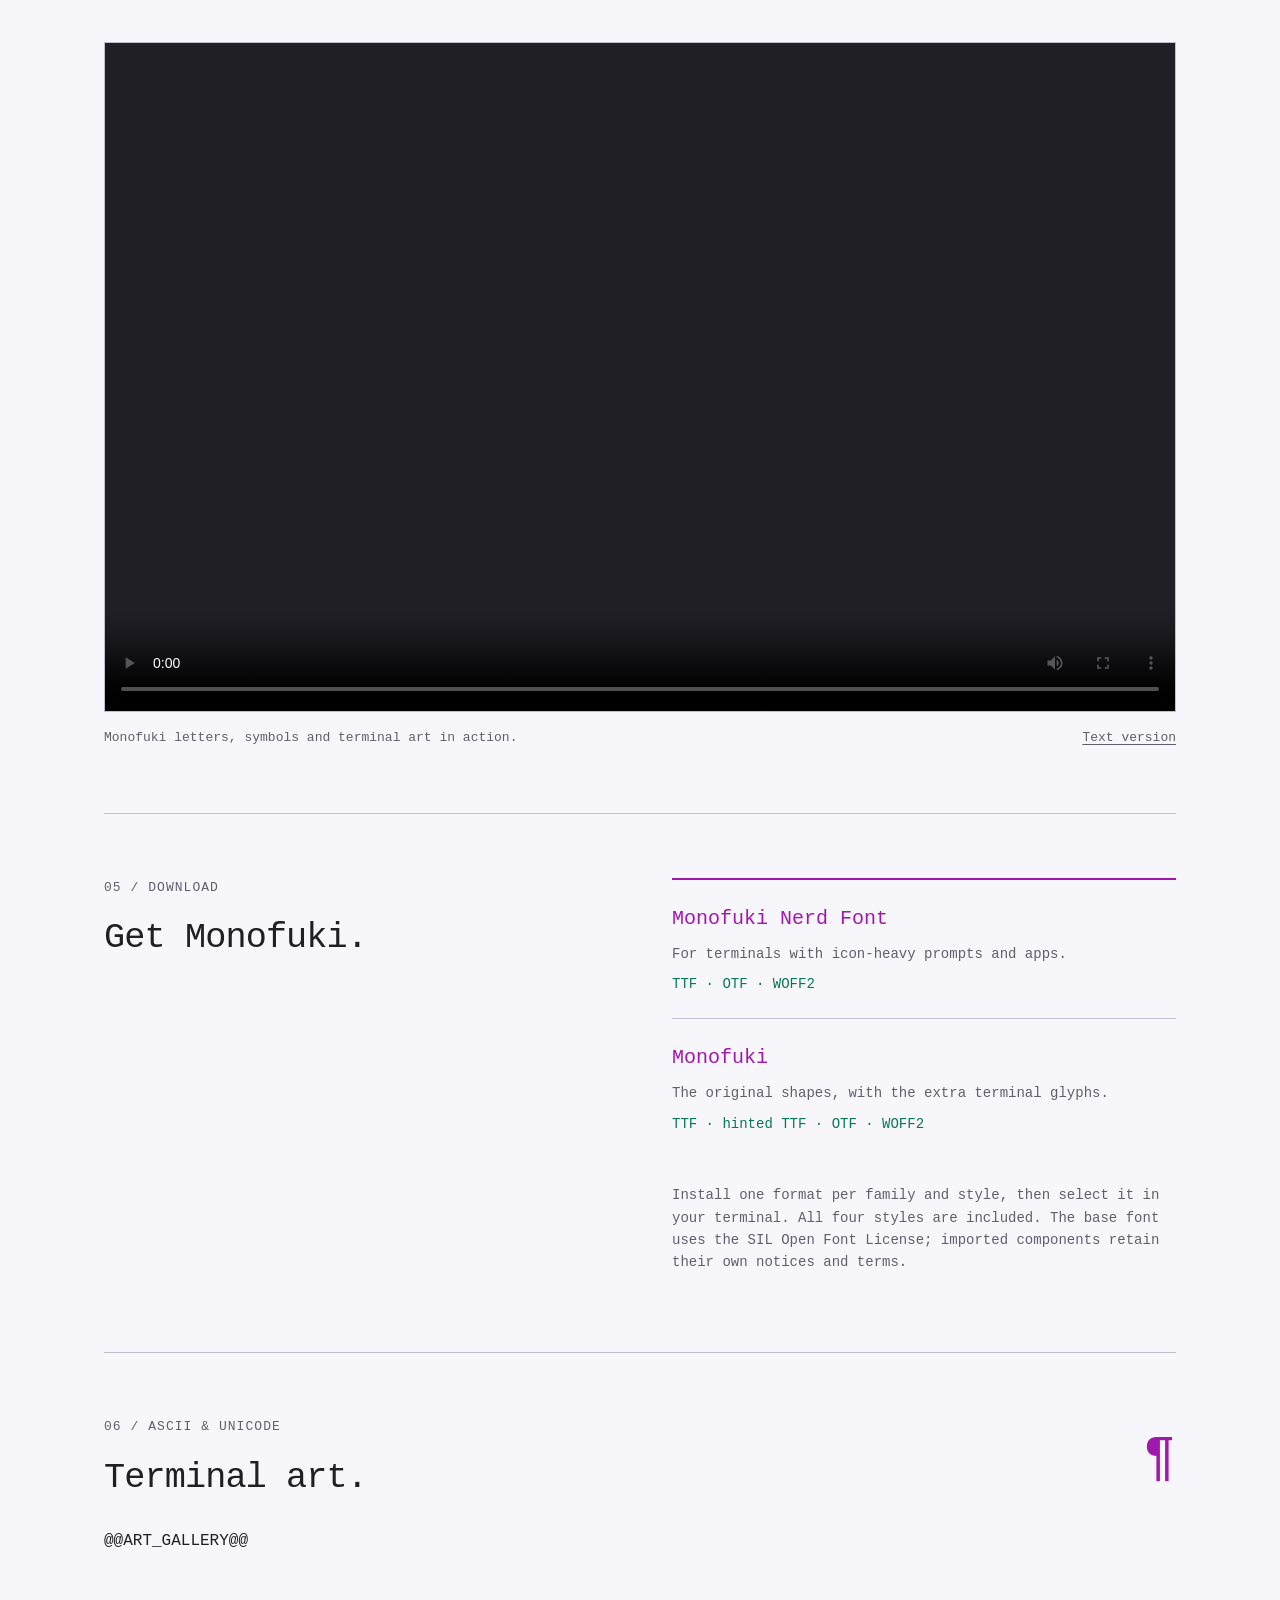
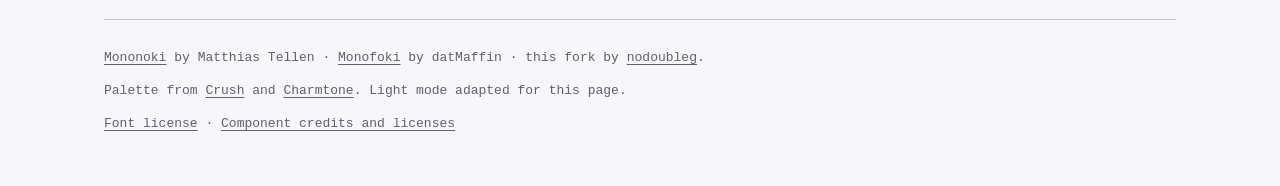
==== commit f19c5ad0: "Add reviewed glyph ownership tools, WordArt identity and native emoji checks" ====
--- a/website/index.html
+++ b/website/index.html
@@ -26,7 +26,7 @@
     <main>
       <section class="hero" aria-labelledby="title">
         <p class="eyebrow">Greg’s personal font fork.</p>
-        <h1 id="title">mono<span>fuki</span><span class="cursor" aria-hidden="true">_</span></h1>
+        <h1 id="title"><img class="wordart" src="assets/monofuki-wordart.svg" alt="Monofuki" width="1280" height="330"></h1>
         <div class="hero-bottom">
           <p>For the terminal I spend<br>way too much time in.</p>
           <p class="hero-detail">A fork of Monofoki, changed for my own terminal annoyances.</p>
@@ -36,17 +36,20 @@
 
       <section class="split origin" aria-labelledby="rabbit-hole">
         <div class="code-sample" aria-label="Perl code specimen">
-          <span class="comment"># terminal font settings</span>
+          <span class="comment"># a few terminal glyphs I was missing</span>
           <pre><code><span class="violet">use strict</span>;
 <span class="violet">use warnings</span>;
+<span class="violet">use utf8</span>;
+<span class="violet">binmode</span> STDOUT, <span class="pink">':encoding(UTF-8)'</span>;
 
-<span class="violet">my</span> <span class="mint">%terminal</span> = (
-    font =&gt; <span class="pink">'Monofuki Nerd Font'</span>,
-    size =&gt; <span class="violet">14</span>,
+<span class="violet">my</span> <span class="mint">%sample</span> = (
+    arrows  =&gt; <span class="pink">'⭦ ⭧'</span>,
+    blocks  =&gt; <span class="pink">'🬀 🬁 🬂 🬃 🬄'</span>,
+    braille =&gt; <span class="pink">'⠁ ⠃ ⠇ ⡇ ⣿'</span>,
 );
-
-<span class="violet">printf</span> <span class="pink">"%s / %d pt\n"</span>,
-    <span class="mint">@terminal</span>{qw(font size)};</code></pre>
+<span class="violet">for my</span> <span class="mint">$kind</span> (<span class="violet">sort keys</span> <span class="mint">%sample</span>) {
+    <span class="violet">printf</span> <span class="pink">"%-7s %s\n"</span>, <span class="mint">$kind, $sample{$kind}</span>;
+}</code></pre>
           <div class="code-bottom"><span>regular · italic · bold · bold italic</span><span aria-hidden="true">¶</span></div>
         </div>
         <div class="story">
@@ -82,6 +85,8 @@
           <p>Nerd Font icons bring file types, folders and prompt symbols to the terminal. Monofuki Nerd Font pairs them with the letters and terminal graphics used in apps like <a href="https://github.com/openai/codex">Codex</a>, <a href="https://github.com/can1357/oh-my-pi">oh-my-pi (omp)</a>, and <a href="https://github.com/charmbracelet/crush">Crush</a>.</p>
           <p>Both font variants include 415 added Unicode symbols and all 256 Braille patterns. Choose Monofuki Nerd Font for the Nerd Fonts 3.5.1 icons too. Your operating system can supply emoji and other characters through font fallback.</p>
           <p><a href="symbols.html">See the 415 additions and how font fallback works.</a></p>
+          <p class="presentation-sample">Text presentation: <span>☺︎ ♥︎ ☀︎ ↗︎</span><br>Emoji presentation: <span>☺️ ♥️ ☀️ ↗️</span></p>
+          <p>The first line uses VS15; the second uses VS16. On macOS, CoreText selects Apple Color Emoji for the second line. Browser and terminal rendering still depends on the application.</p>
           <p>I wanted fewer missing symbols and gaps in the artwork I actually see. These samples show the cases I’ve worked on; they aren’t a promise of universal coverage.</p>
         </div>
         <div class="terminal-panel" aria-label="Terminal glyph specimen">
--- a/website/style.css
+++ b/website/style.css
@@ -202,19 +202,13 @@
   margin: 0 0 18px;
 }
 .hero h1 {
-  font-size: clamp(3rem, 10.5vw, 8.75rem);
-  font-weight: 400;
-  letter-spacing: -0.035em;
-  line-height: 1.05;
-  color: var(--violet);
   margin: 0 0 34px;
-}
-.hero h1 > span:not(.cursor) {
-  color: var(--pink);
-}
-.cursor {
-  color: var(--mint);
-  font-size: 0.75em;
+  line-height: 0;
+}
+.wordart {
+  display: block;
+  width: 100%;
+  height: auto;
 }
 .hero-bottom {
   display: grid;
@@ -590,9 +584,6 @@
   .download {
     gap: 32px;
   }
-  .hero h1 {
-    font-size: 11vw;
-  }
   .terminal-panel {
     padding: 20px 16px;
   }
@@ -635,9 +626,6 @@
   }
   .hero {
     padding: 42px 0;
-  }
-  .hero h1 {
-    font-size: 11.5vw;
   }
   .hero-bottom,
   .split,
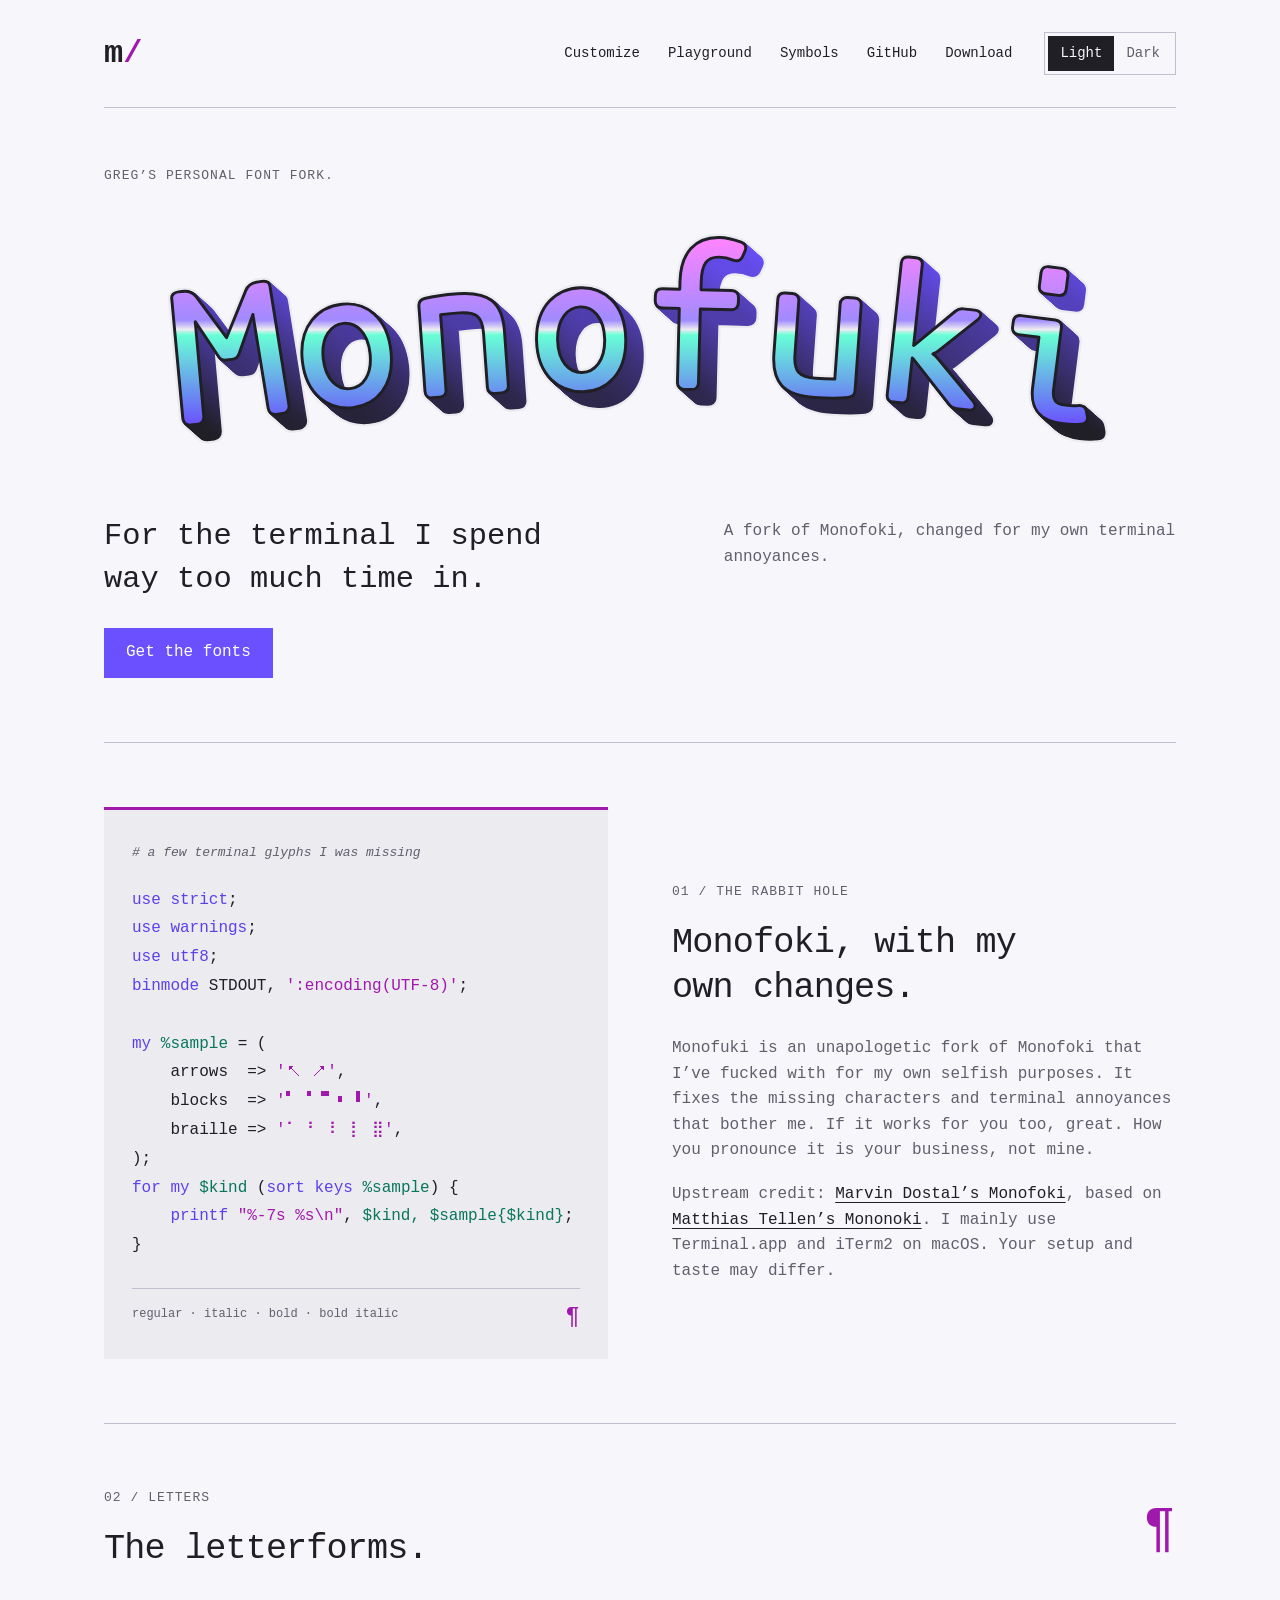
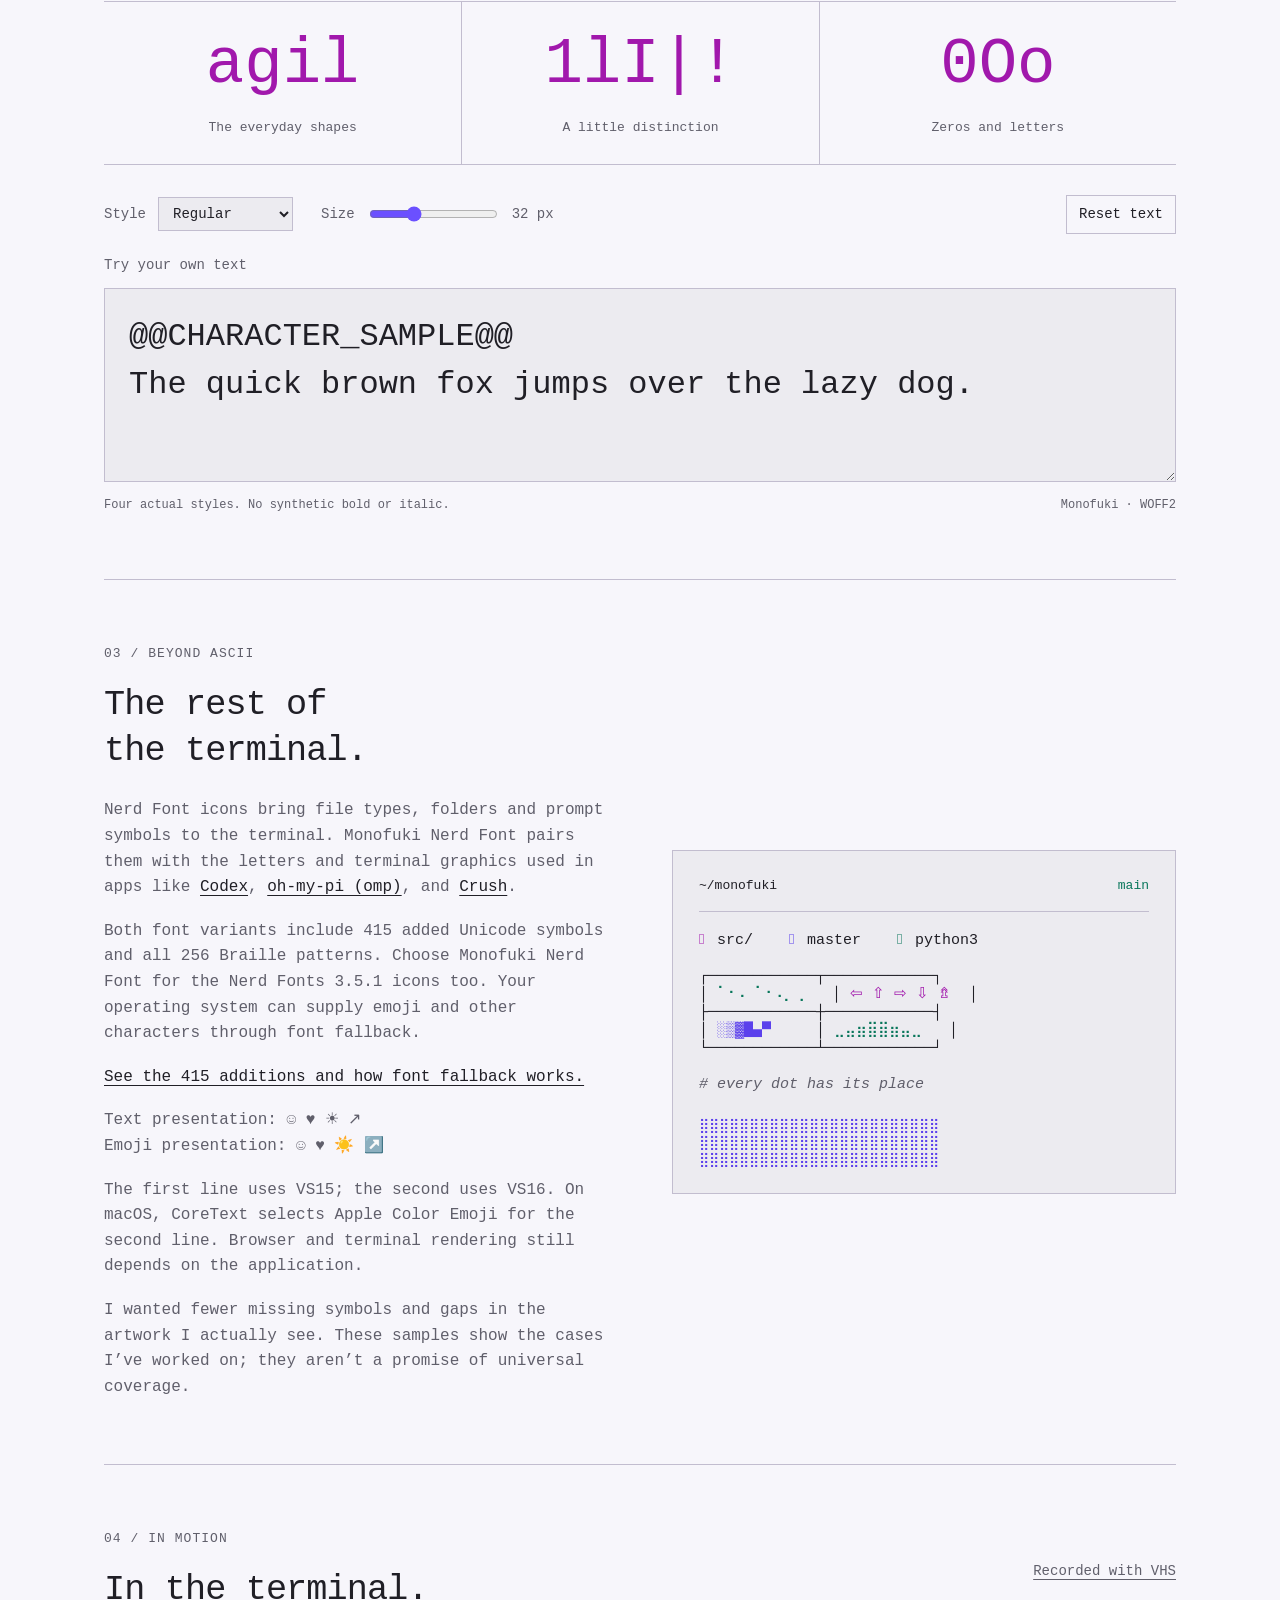
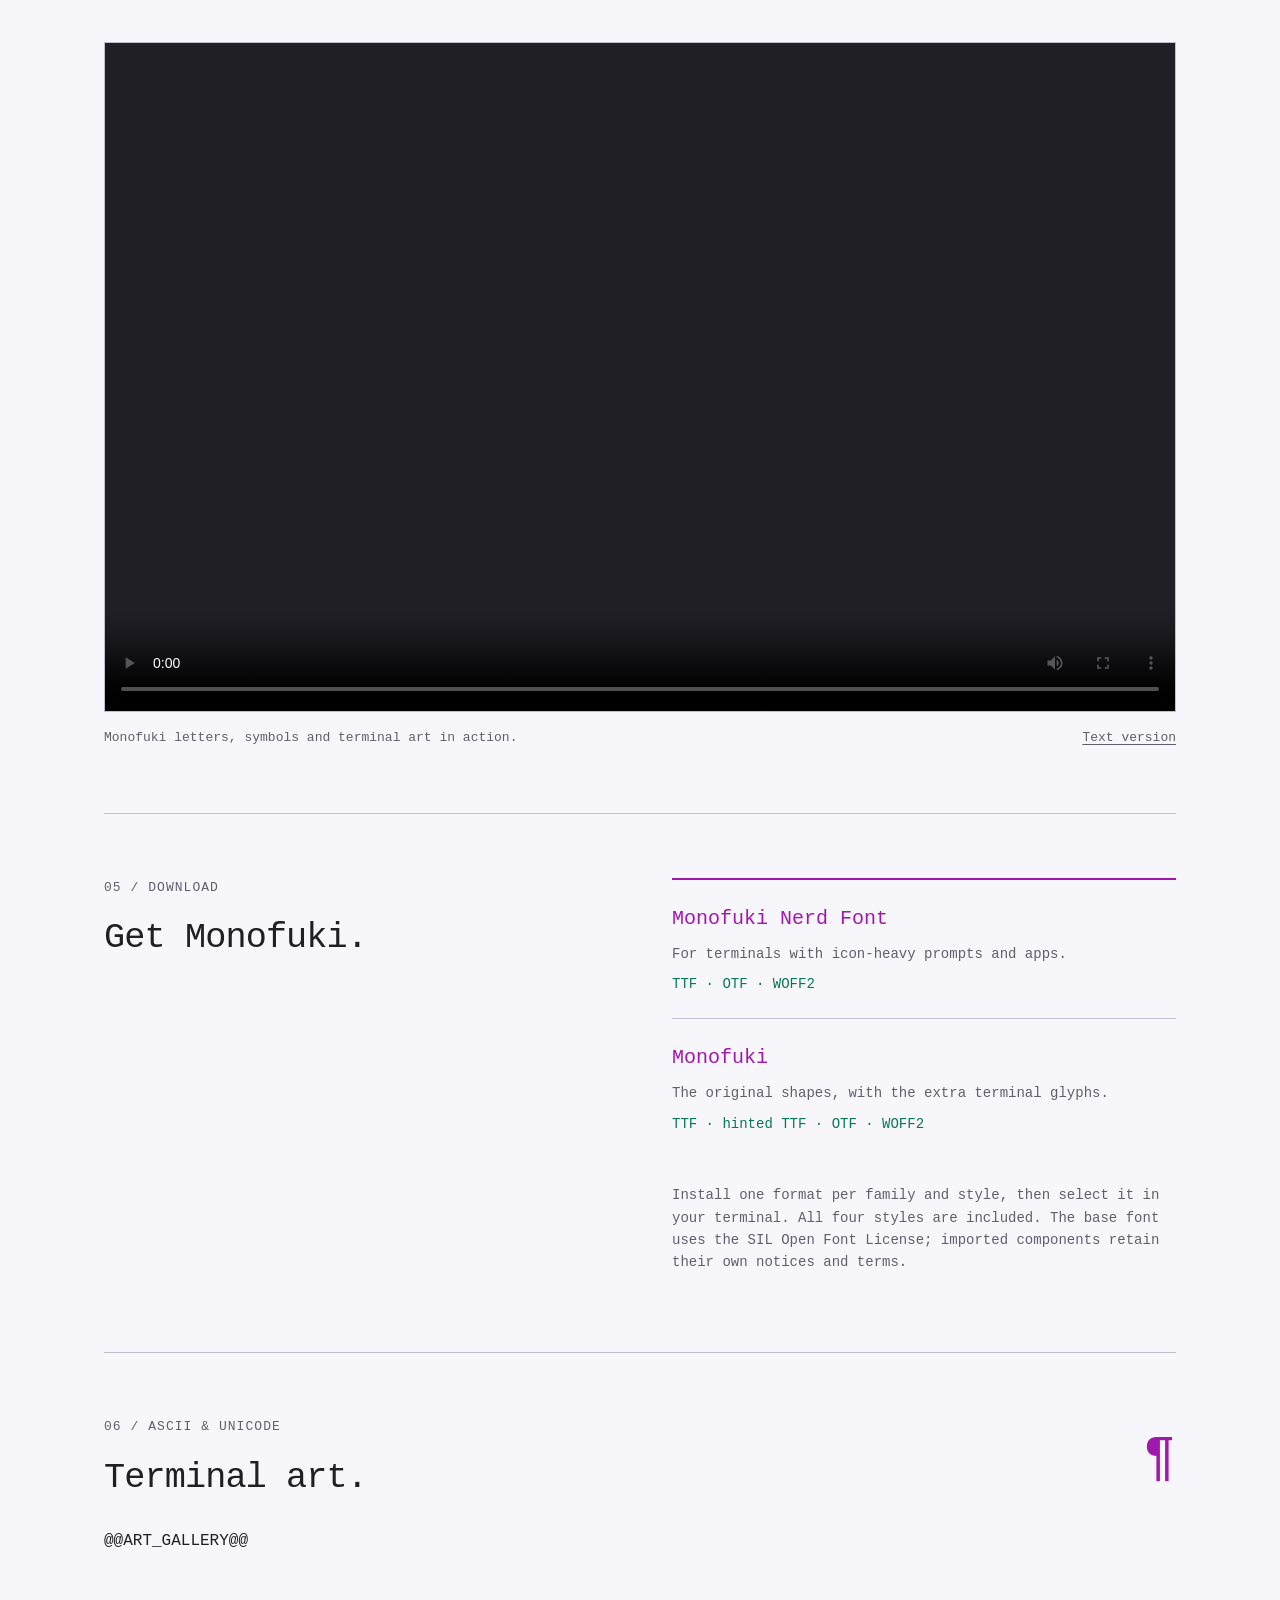
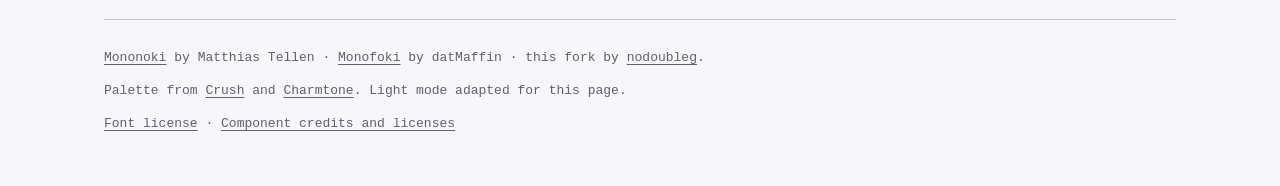
==== commit c763c6e4: "Build tuned font variants with customizer and playground Compile the approved four-style tuning with" ====
--- a/website/index.html
+++ b/website/index.html
@@ -16,7 +16,7 @@
   <div class="page">
     <header class="topbar">
       <a class="wordmark" href="#" aria-label="Monofuki home">m<span>/</span></a>
-      <nav aria-label="Project"><a href="symbols.html">Symbols</a><a href="https://github.com/nodoubleg/monofuki">GitHub</a><a href="#download">Download</a></nav>
+      <nav aria-label="Project"><a href="customize.html">Customize</a><a href="playground.html">Playground</a><a href="symbols.html">Symbols</a><a href="https://github.com/nodoubleg/monofuki">GitHub</a><a href="#download">Download</a></nav>
       <div class="theme-switch" role="group" aria-label="Color mode">
         <button type="button" data-theme-choice="light" aria-pressed="false">Light</button>
         <button type="button" data-theme-choice="dark" aria-pressed="false">Dark</button>
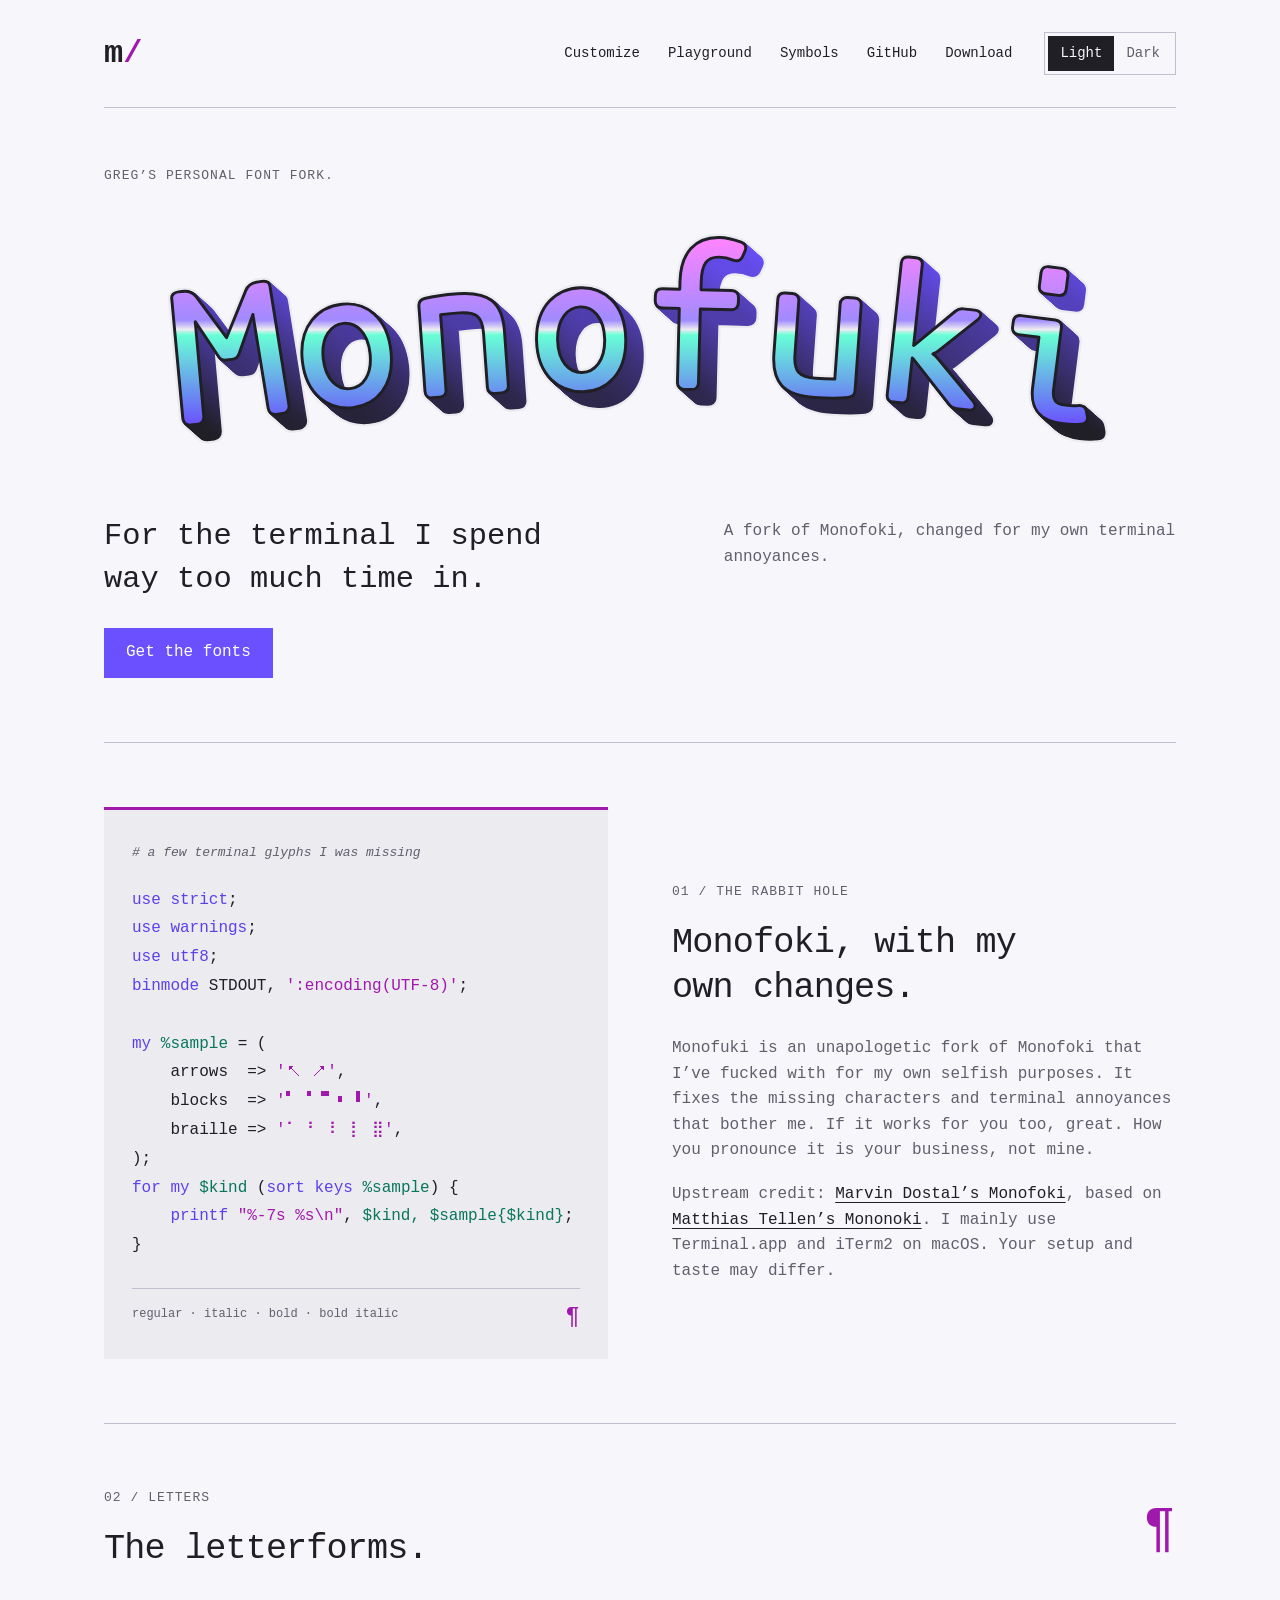
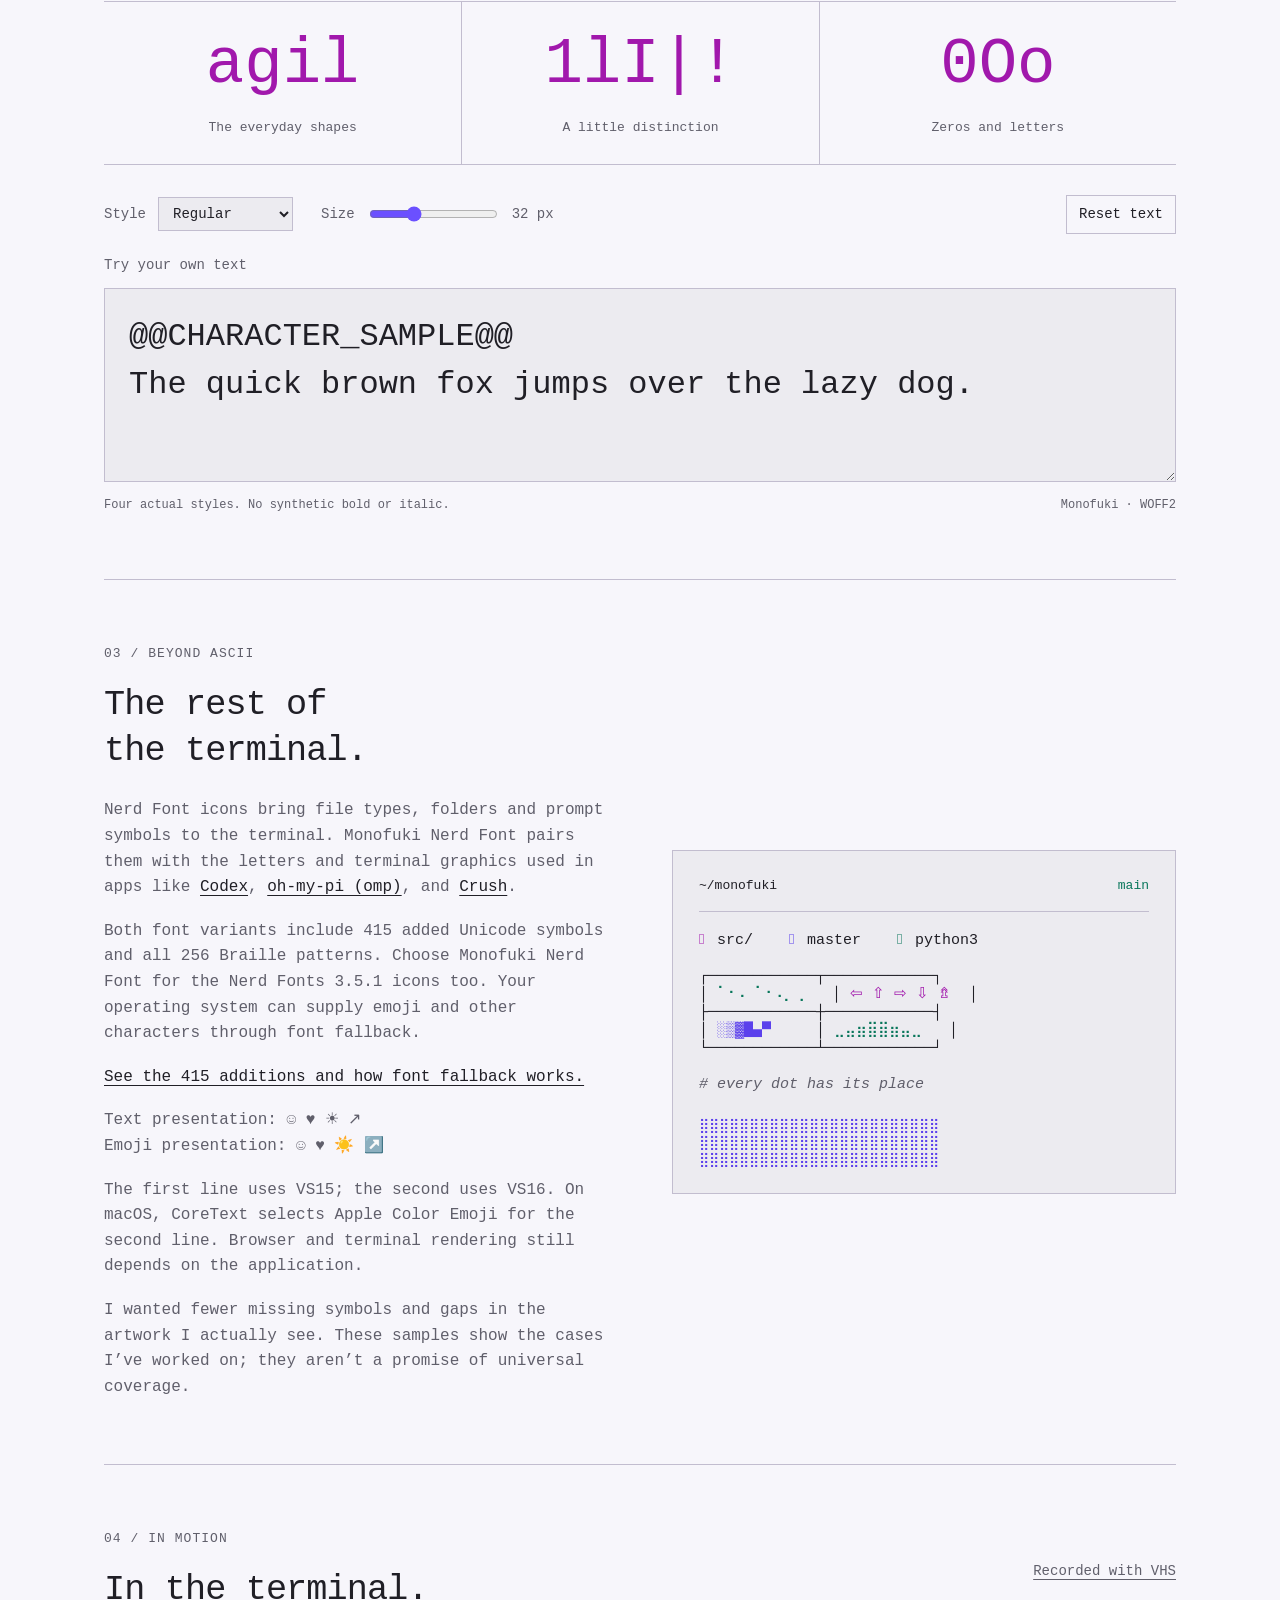
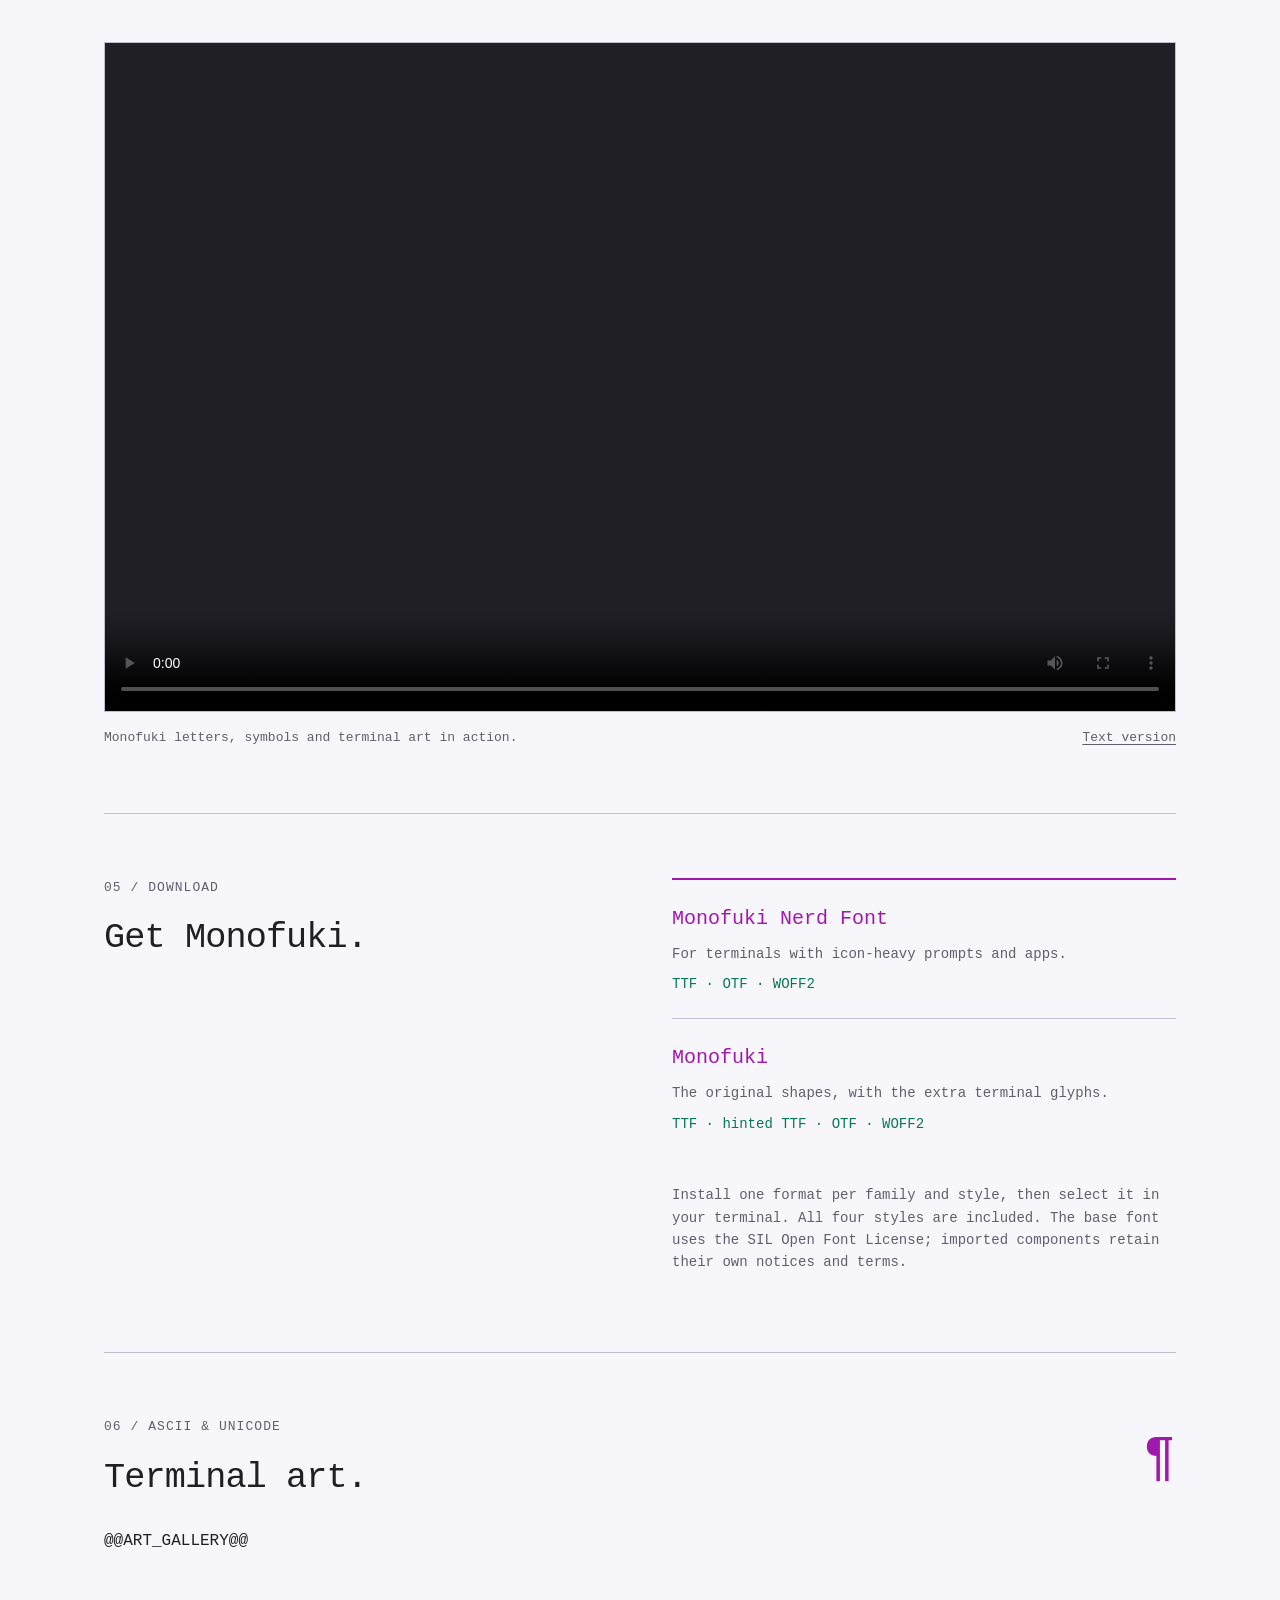
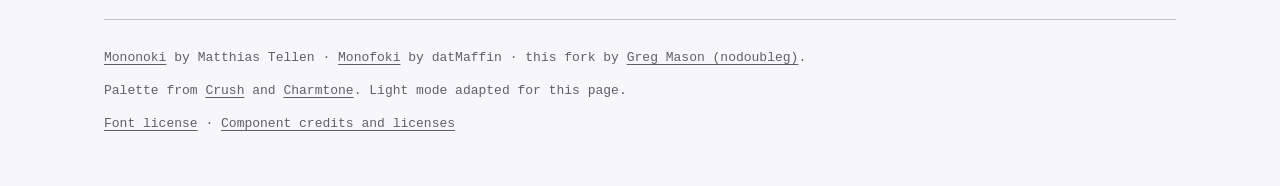
==== commit b6768399: "Fix mobile font previews and unify customization pages" ====
--- a/website/index.html
+++ b/website/index.html
@@ -129,7 +129,7 @@
     </main>
 
     <footer>
-      <p><a href="https://github.com/madmalik/mononoki">Mononoki</a> by Matthias Tellen · <a href="https://github.com/datMaffin/monofoki">Monofoki</a> by datMaffin · this fork by <a href="https://github.com/nodoubleg/monofuki">nodoubleg</a>.</p>
+      <p><a href="https://github.com/madmalik/mononoki">Mononoki</a> by Matthias Tellen · <a href="https://github.com/datMaffin/monofoki">Monofoki</a> by datMaffin · this fork by <a href="https://github.com/nodoubleg/monofuki">Greg Mason (nodoubleg)</a>.</p>
       <p>Palette from <a href="https://github.com/charmbracelet/crush">Crush</a> and <a href="https://github.com/charmbracelet/x/tree/main/exp/charmtone">Charmtone</a>. Light mode adapted for this page.</p>
       <p><a href="licenses/LICENSE-Monofuki">Font license</a> · <a href="licenses/THIRD-PARTY-NOTICES.txt">Component credits and licenses</a></p>
     </footer>
--- a/website/style.css
+++ b/website/style.css
@@ -617,6 +617,15 @@
   nav {
     gap: 16px;
   }
+  .page .topbar nav {
+    flex: 1;
+    min-width: 0;
+    flex-wrap: wrap;
+    gap: 8px 12px;
+  }
+  .page .topbar .theme-switch {
+    flex-shrink: 0;
+  }
   nav a,
   .theme-switch button {
     font-size: 12px;
@@ -630,7 +639,7 @@
   .hero-bottom,
   .split,
   .download {
-    grid-template-columns: 1fr;
+    grid-template-columns: minmax(0, 1fr);
   }
   .hero-bottom {
     gap: 20px;
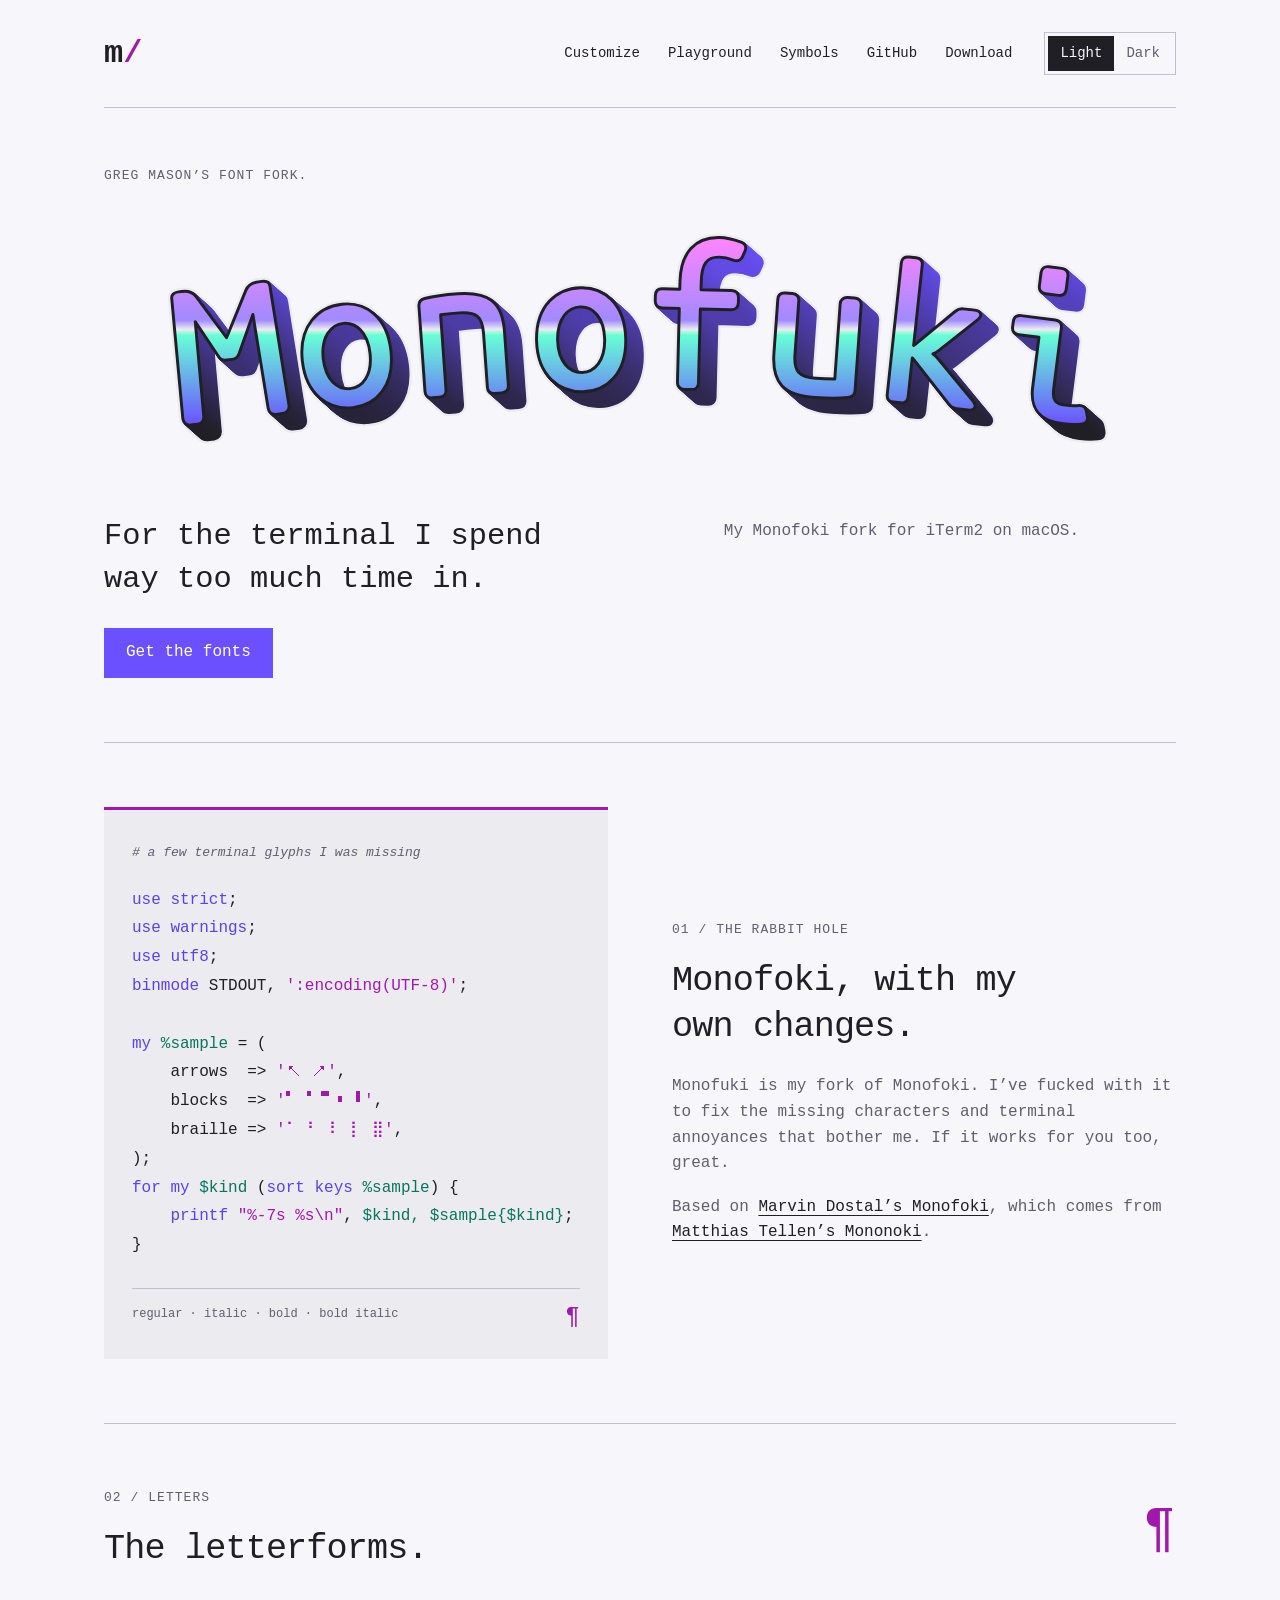
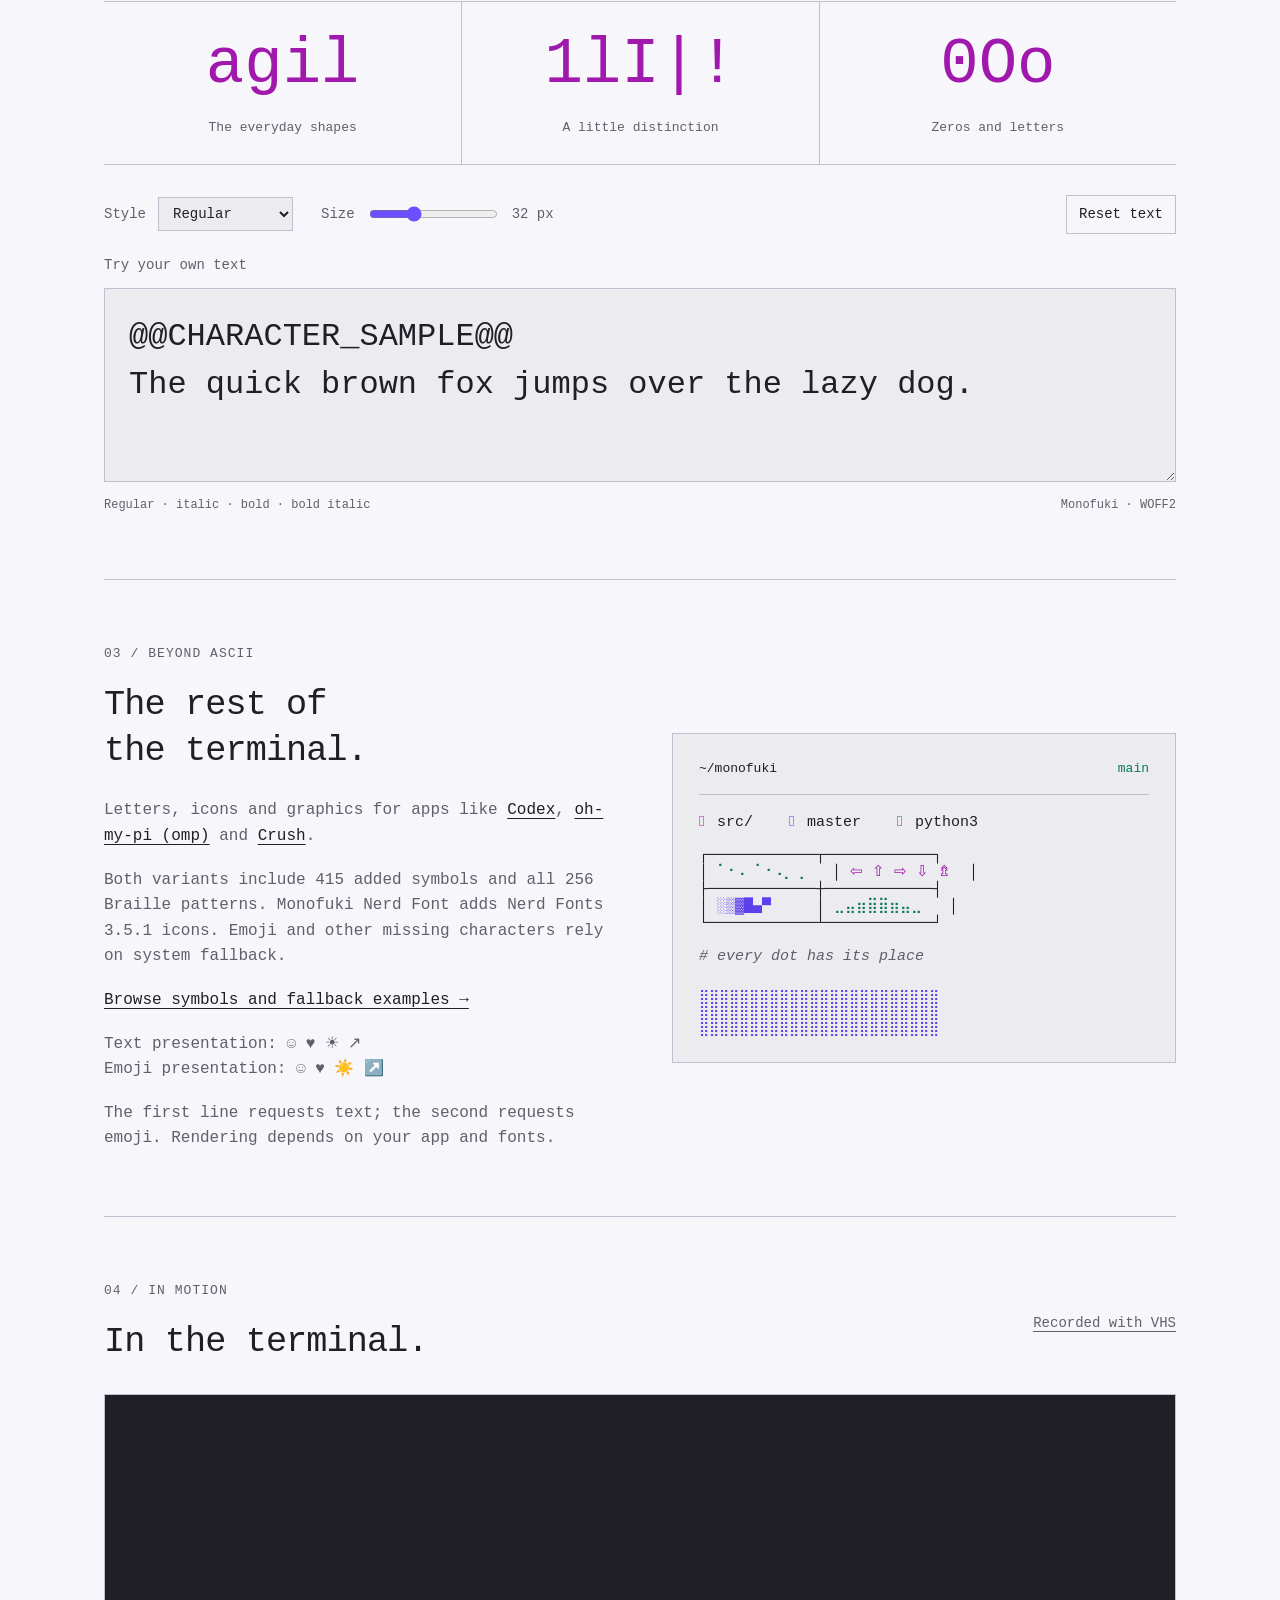
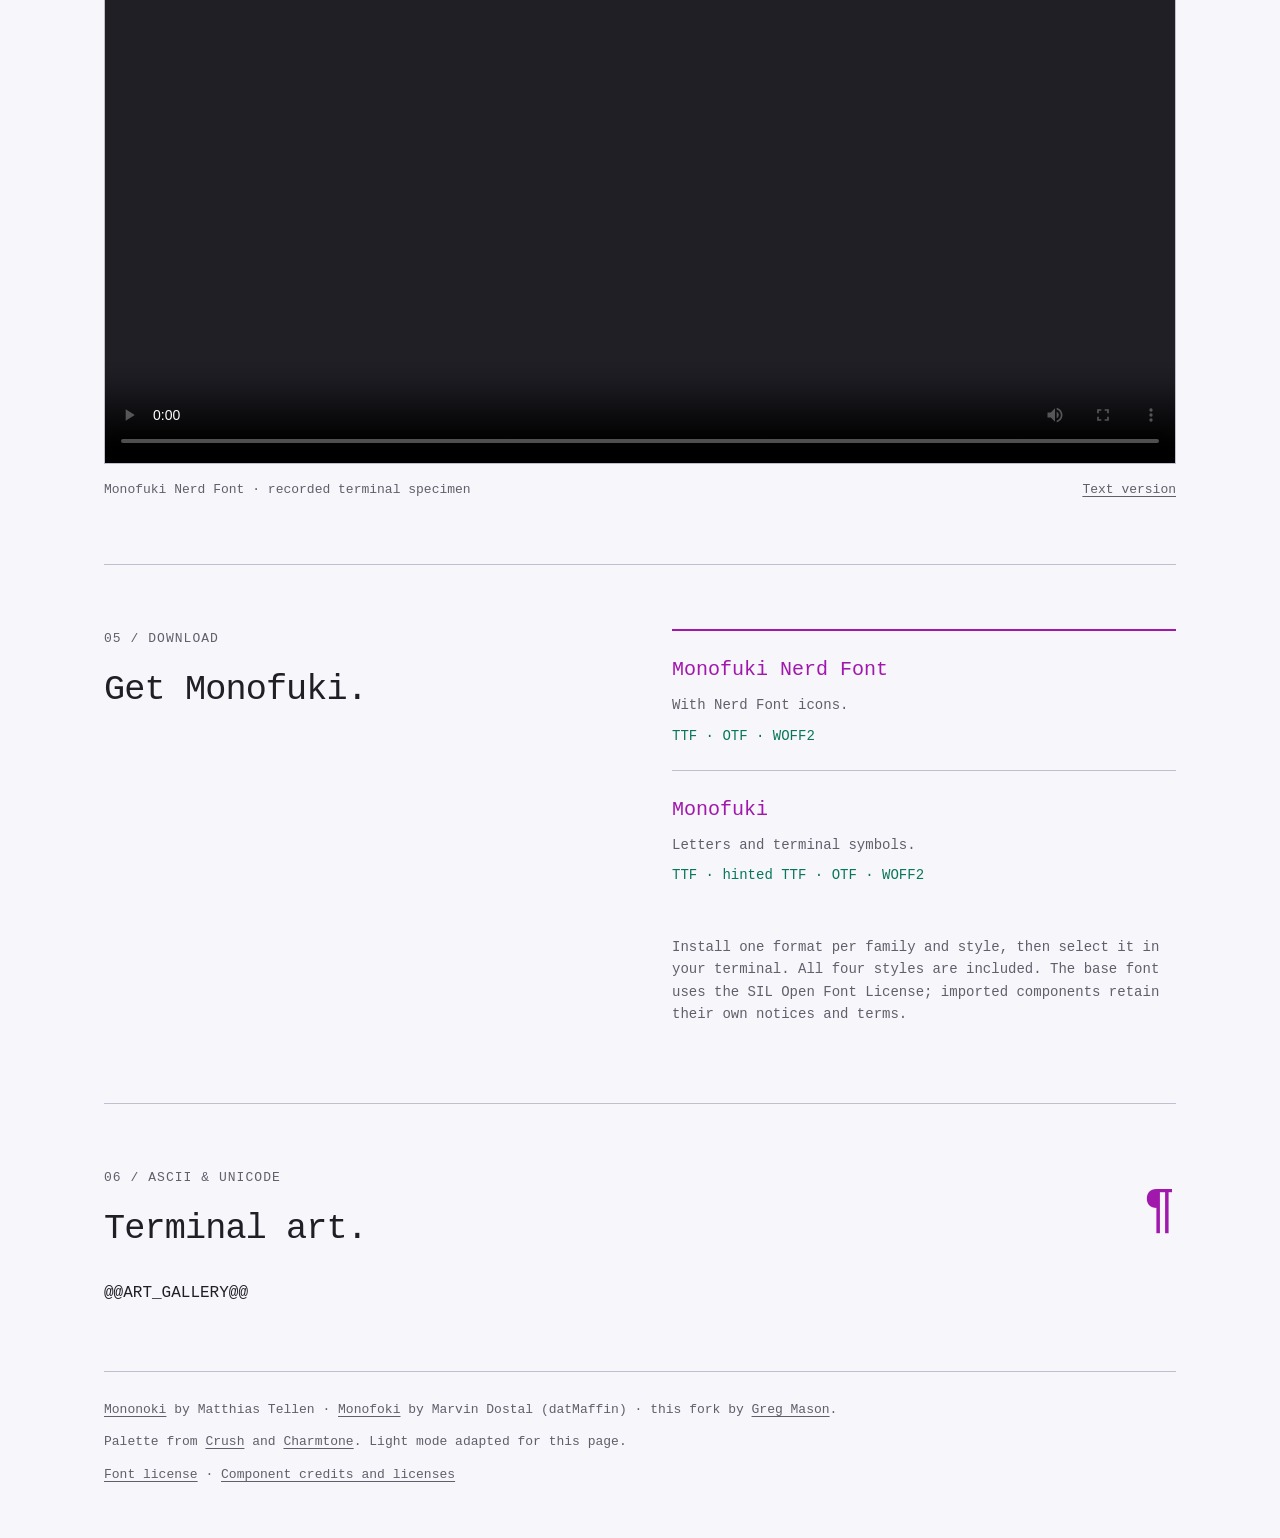
==== commit efbb2a9a: "Update tuning defaults, bracket spacing and site copy" ====
--- a/website/index.html
+++ b/website/index.html
@@ -4,7 +4,7 @@
   <meta charset="utf-8">
   <meta name="viewport" content="width=device-width, initial-scale=1">
   <meta name="color-scheme" content="dark light">
-  <meta name="description" content="Monofuki: a personal Mononoki fork for code and modern terminals, with Nerd Font icons, Braille patterns, and four real styles.">
+  <meta name="description" content="Monofuki: Greg Mason’s fork of Monofoki, with added terminal symbols, Braille patterns and optional Nerd Font icons.">
   <title>monofuki — a terminal font rabbit hole</title>
   <script>try{const t=localStorage.getItem('monofuki-theme');if(t==='light'||t==='dark')document.documentElement.dataset.theme=t}catch(e){}</script>
   <link rel="preload" href="fonts/Monofuki-Regular.woff2" as="font" type="font/woff2" crossorigin>
@@ -25,11 +25,11 @@
 
     <main>
       <section class="hero" aria-labelledby="title">
-        <p class="eyebrow">Greg’s personal font fork.</p>
+        <p class="eyebrow">Greg Mason’s font fork.</p>
         <h1 id="title"><img class="wordart" src="assets/monofuki-wordart.svg" alt="Monofuki" width="1280" height="330"></h1>
         <div class="hero-bottom">
           <p>For the terminal I spend<br>way too much time in.</p>
-          <p class="hero-detail">A fork of Monofoki, changed for my own terminal annoyances.</p>
+          <p class="hero-detail">My Monofoki fork for iTerm2 on macOS.</p>
         </div>
         <a class="download-link" href="#download">Get the fonts</a>
       </section>
@@ -55,8 +55,8 @@
         <div class="story">
           <p class="section-number">01 / THE RABBIT HOLE</p>
           <h2 id="rabbit-hole">Monofoki, with my<br>own changes.</h2>
-          <p>Monofuki is an unapologetic fork of Monofoki that I’ve fucked with for my own selfish purposes. It fixes the missing characters and terminal annoyances that bother me. If it works for you too, great. How you pronounce it is your business, not mine.</p>
-          <p>Upstream credit: <a href="https://github.com/datMaffin/monofoki">Marvin Dostal’s Monofoki</a>, based on <a href="https://github.com/madmalik/mononoki">Matthias Tellen’s Mononoki</a>. I mainly use Terminal.app and iTerm2 on macOS. Your setup and taste may differ.</p>
+          <p>Monofuki is my fork of Monofoki. I’ve fucked with it to fix the missing characters and terminal annoyances that bother me. If it works for you too, great.</p>
+          <p>Based on <a href="https://github.com/datMaffin/monofoki">Marvin Dostal’s Monofoki</a>, which comes from <a href="https://github.com/madmalik/mononoki">Matthias Tellen’s Mononoki</a>.</p>
         </div>
       </section>
 
@@ -75,19 +75,18 @@
         <label class="edit-label" for="type-sample">Try your own text</label>
         <textarea id="type-sample" spellcheck="false" rows="3">@@CHARACTER_SAMPLE@@
 The quick brown fox jumps over the lazy dog.</textarea>
-        <div class="sample-baseline"><span>Four actual styles. No synthetic bold or italic.</span><span>Monofuki · WOFF2</span></div>
+        <div class="sample-baseline"><span>Regular · italic · bold · bold italic</span><span>Monofuki · WOFF2</span></div>
       </section>
 
       <section class="split graphics" aria-labelledby="graphics-heading">
         <div class="story">
           <p class="section-number">03 / BEYOND ASCII</p>
           <h2 id="graphics-heading">The rest of<br>the terminal.</h2>
-          <p>Nerd Font icons bring file types, folders and prompt symbols to the terminal. Monofuki Nerd Font pairs them with the letters and terminal graphics used in apps like <a href="https://github.com/openai/codex">Codex</a>, <a href="https://github.com/can1357/oh-my-pi">oh-my-pi (omp)</a>, and <a href="https://github.com/charmbracelet/crush">Crush</a>.</p>
-          <p>Both font variants include 415 added Unicode symbols and all 256 Braille patterns. Choose Monofuki Nerd Font for the Nerd Fonts 3.5.1 icons too. Your operating system can supply emoji and other characters through font fallback.</p>
-          <p><a href="symbols.html">See the 415 additions and how font fallback works.</a></p>
+          <p>Letters, icons and graphics for apps like <a href="https://github.com/openai/codex">Codex</a>, <a href="https://github.com/can1357/oh-my-pi">oh-my-pi (omp)</a> and <a href="https://github.com/charmbracelet/crush">Crush</a>.</p>
+          <p>Both variants include 415 added symbols and all 256 Braille patterns. Monofuki Nerd Font adds Nerd Fonts 3.5.1 icons. Emoji and other missing characters rely on system fallback.</p>
+          <p><a href="symbols.html">Browse symbols and fallback examples →</a></p>
           <p class="presentation-sample">Text presentation: <span>☺︎ ♥︎ ☀︎ ↗︎</span><br>Emoji presentation: <span>☺️ ♥️ ☀️ ↗️</span></p>
-          <p>The first line uses VS15; the second uses VS16. On macOS, CoreText selects Apple Color Emoji for the second line. Browser and terminal rendering still depends on the application.</p>
-          <p>I wanted fewer missing symbols and gaps in the artwork I actually see. These samples show the cases I’ve worked on; they aren’t a promise of universal coverage.</p>
+          <p>The first line requests text; the second requests emoji. Rendering depends on your app and fonts.</p>
         </div>
         <div class="terminal-panel" aria-label="Terminal glyph specimen">
           <div class="terminal-bar"><span>~/monofuki</span><span class="mint">main</span></div>
@@ -110,14 +109,14 @@
           <source src="media/monofuki.mp4" type="video/mp4">
           <p>Your browser cannot play this recording. <a href="media/monofuki.mp4">Download the MP4</a> or <a href="demo.txt">read the text specimen</a>.</p>
         </video>
-        <div class="video-caption"><span>Monofuki letters, symbols and terminal art in action.</span><a href="demo.txt">Text version</a></div>
+        <div class="video-caption"><span>Monofuki Nerd Font · recorded terminal specimen</span><a href="demo.txt">Text version</a></div>
       </section>
 
       <section id="download" class="download" aria-labelledby="download-heading">
         <div><p class="section-number">05 / DOWNLOAD</p><h2 id="download-heading">Get Monofuki.</h2></div>
         <div class="download-options">
-          <a href="downloads/MonofukiNerdFont.zip"><strong>Monofuki Nerd Font</strong><span>For terminals with icon-heavy prompts and apps.</span><span class="format">TTF · OTF · WOFF2</span></a>
-          <a href="downloads/Monofuki.zip"><strong>Monofuki</strong><span>The original shapes, with the extra terminal glyphs.</span><span class="format">TTF · hinted TTF · OTF · WOFF2</span></a>
+          <a href="downloads/MonofukiNerdFont.zip"><strong>Monofuki Nerd Font</strong><span>With Nerd Font icons.</span><span class="format">TTF · OTF · WOFF2</span></a>
+          <a href="downloads/Monofuki.zip"><strong>Monofuki</strong><span>Letters and terminal symbols.</span><span class="format">TTF · hinted TTF · OTF · WOFF2</span></a>
           <p class="install-note">Install one format per family and style, then select it in your terminal. All four styles are included. The base font uses the SIL Open Font License; imported components retain their own notices and terms.</p>
         </div>
       </section>
@@ -129,7 +128,7 @@
     </main>
 
     <footer>
-      <p><a href="https://github.com/madmalik/mononoki">Mononoki</a> by Matthias Tellen · <a href="https://github.com/datMaffin/monofoki">Monofoki</a> by datMaffin · this fork by <a href="https://github.com/nodoubleg/monofuki">Greg Mason (nodoubleg)</a>.</p>
+      <p><a href="https://github.com/madmalik/mononoki">Mononoki</a> by Matthias Tellen · <a href="https://github.com/datMaffin/monofoki">Monofoki</a> by Marvin Dostal (datMaffin) · this fork by <a href="https://github.com/nodoubleg/monofuki">Greg Mason</a>.</p>
       <p>Palette from <a href="https://github.com/charmbracelet/crush">Crush</a> and <a href="https://github.com/charmbracelet/x/tree/main/exp/charmtone">Charmtone</a>. Light mode adapted for this page.</p>
       <p><a href="licenses/LICENSE-Monofuki">Font license</a> · <a href="licenses/THIRD-PARTY-NOTICES.txt">Component credits and licenses</a></p>
     </footer>
--- a/website/style.css
+++ b/website/style.css
@@ -447,9 +447,13 @@
   padding-bottom: 14px;
   margin-bottom: 20px;
 }
+.terminal-panel pre, .dot-field {
+  font-kerning: none;
+  font-feature-settings: "kern" 0, "liga" 0, "calt" 0;
+}
 .terminal-panel pre {
   font-size: clamp(12px, 1.25vw, 15px);
-  line-height: 1.201171875;
+  line-height: 1.123046875;
   overflow-x: auto;
 }
 .nerd {
@@ -457,7 +461,7 @@
 }
 .dot-field {
   font-size: clamp(10px, 1.2vw, 14px);
-  line-height: 1.201171875;
+  line-height: 1.123046875;
   color: var(--violet);
   margin-top: 24px;
   letter-spacing: 0;
@@ -536,8 +540,13 @@
   align-items: center;
 }
 .art-grid pre {
+  font-family: Monofuki, ui-monospace, monospace;
+  font-weight: 400;
+  font-style: normal;
+  font-kerning: none;
+  font-feature-settings: "kern" 0, "liga" 0, "calt" 0;
   font-size: clamp(11px, 1.2vw, 14px);
-  line-height: 1.201171875;
+  line-height: 1.123046875;
   letter-spacing: 0;
   overflow-x: auto;
   width: fit-content;
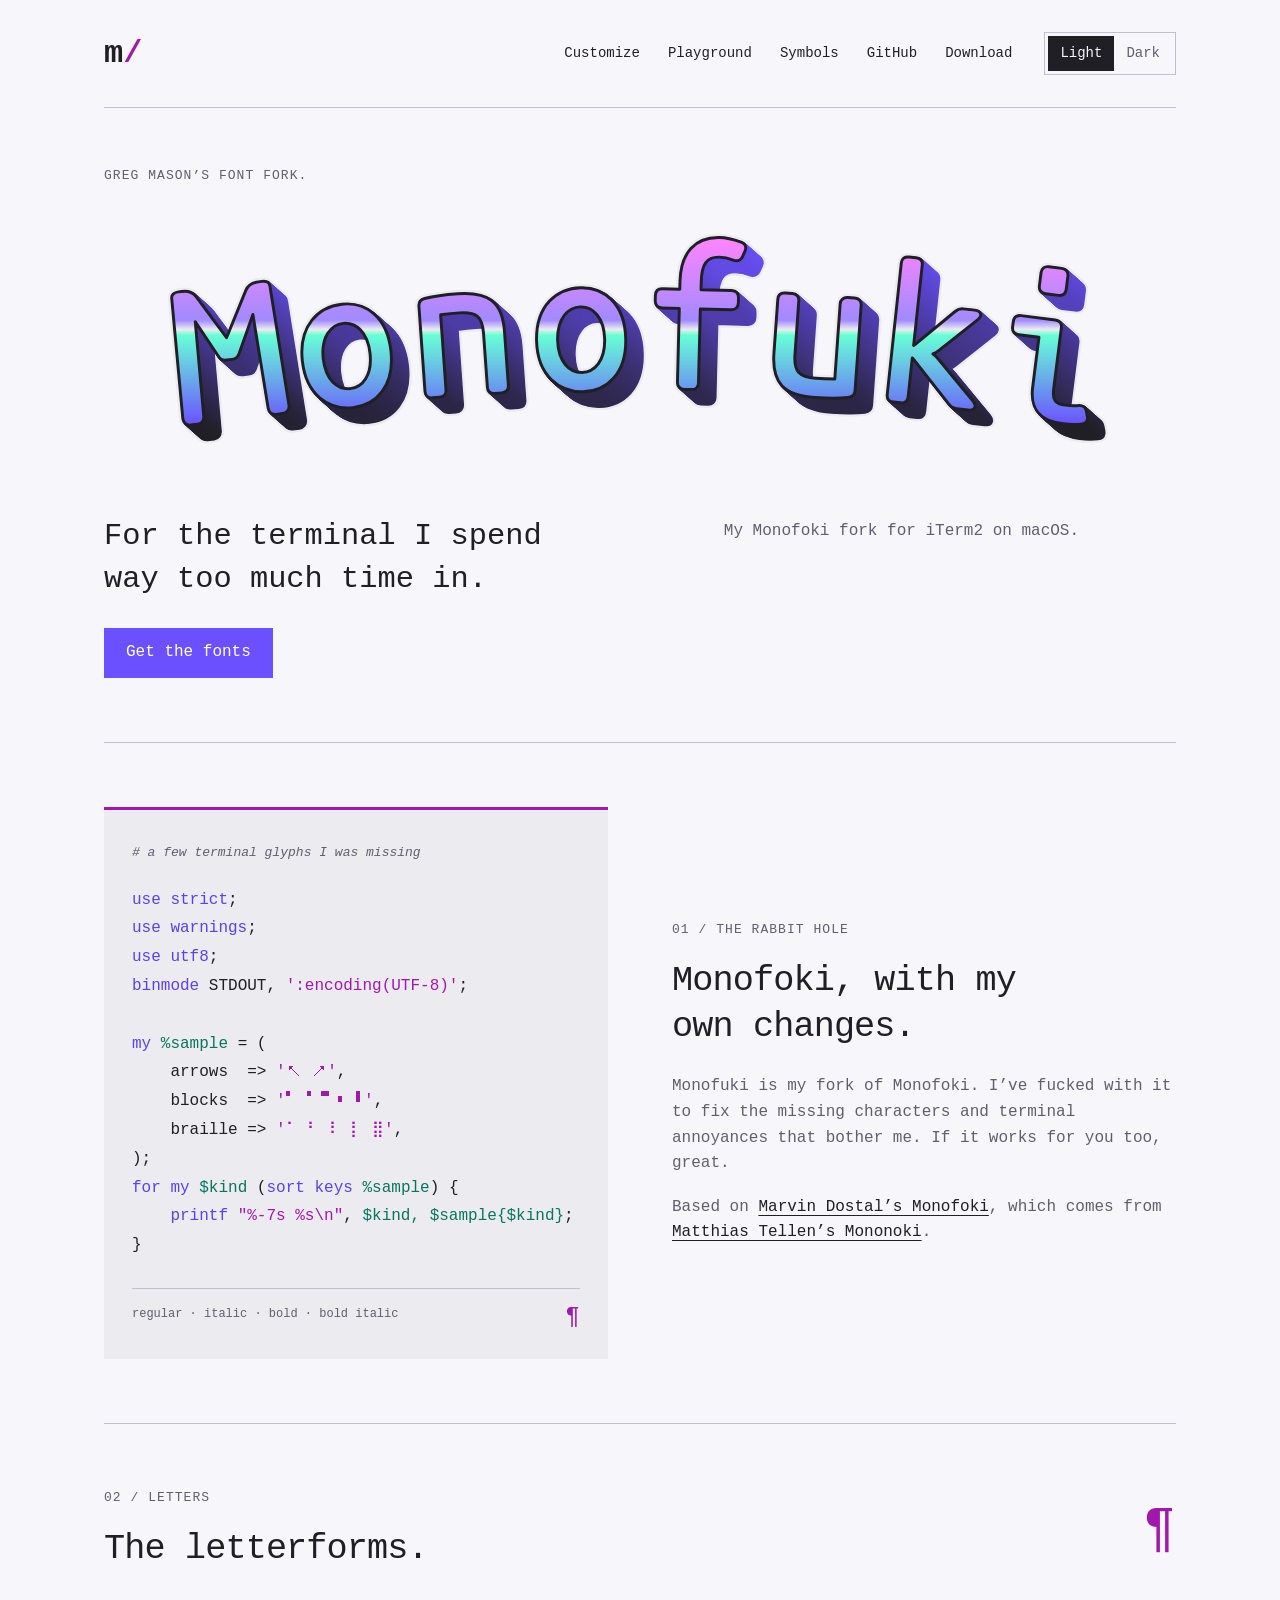
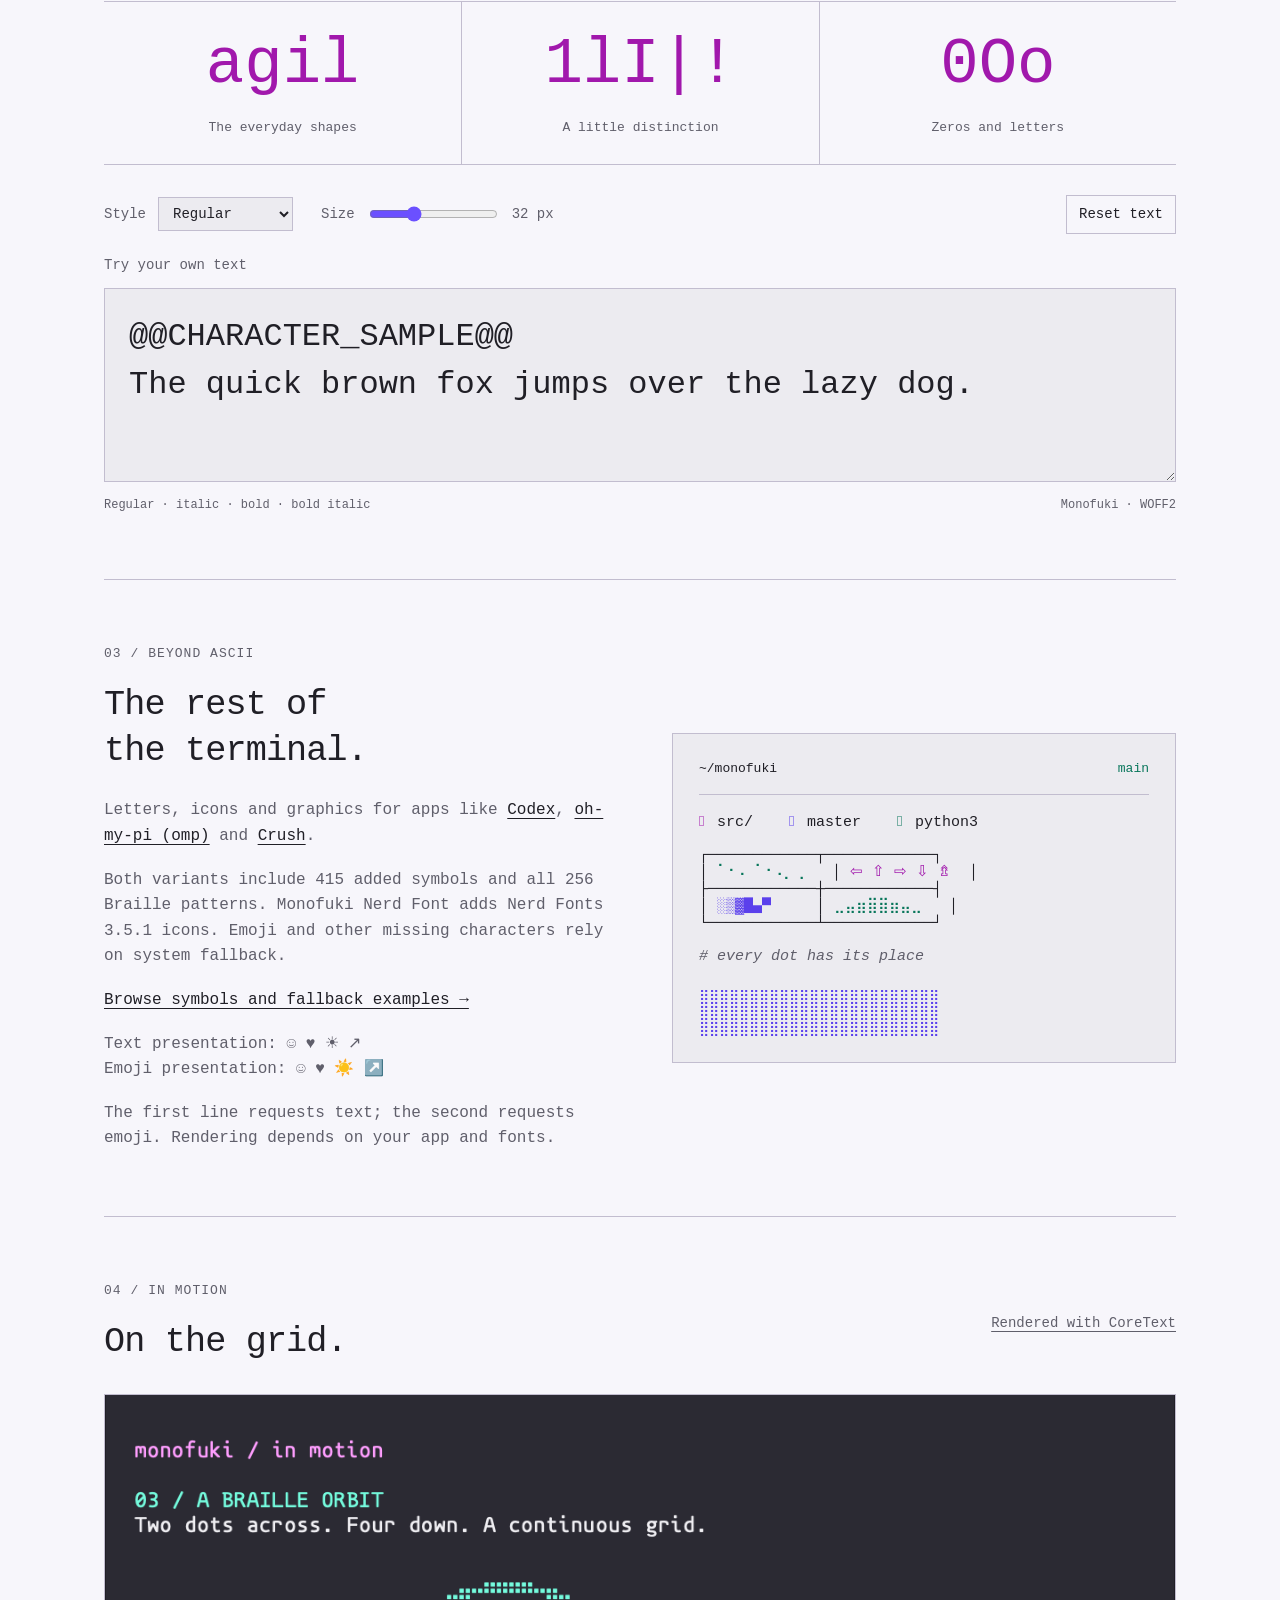
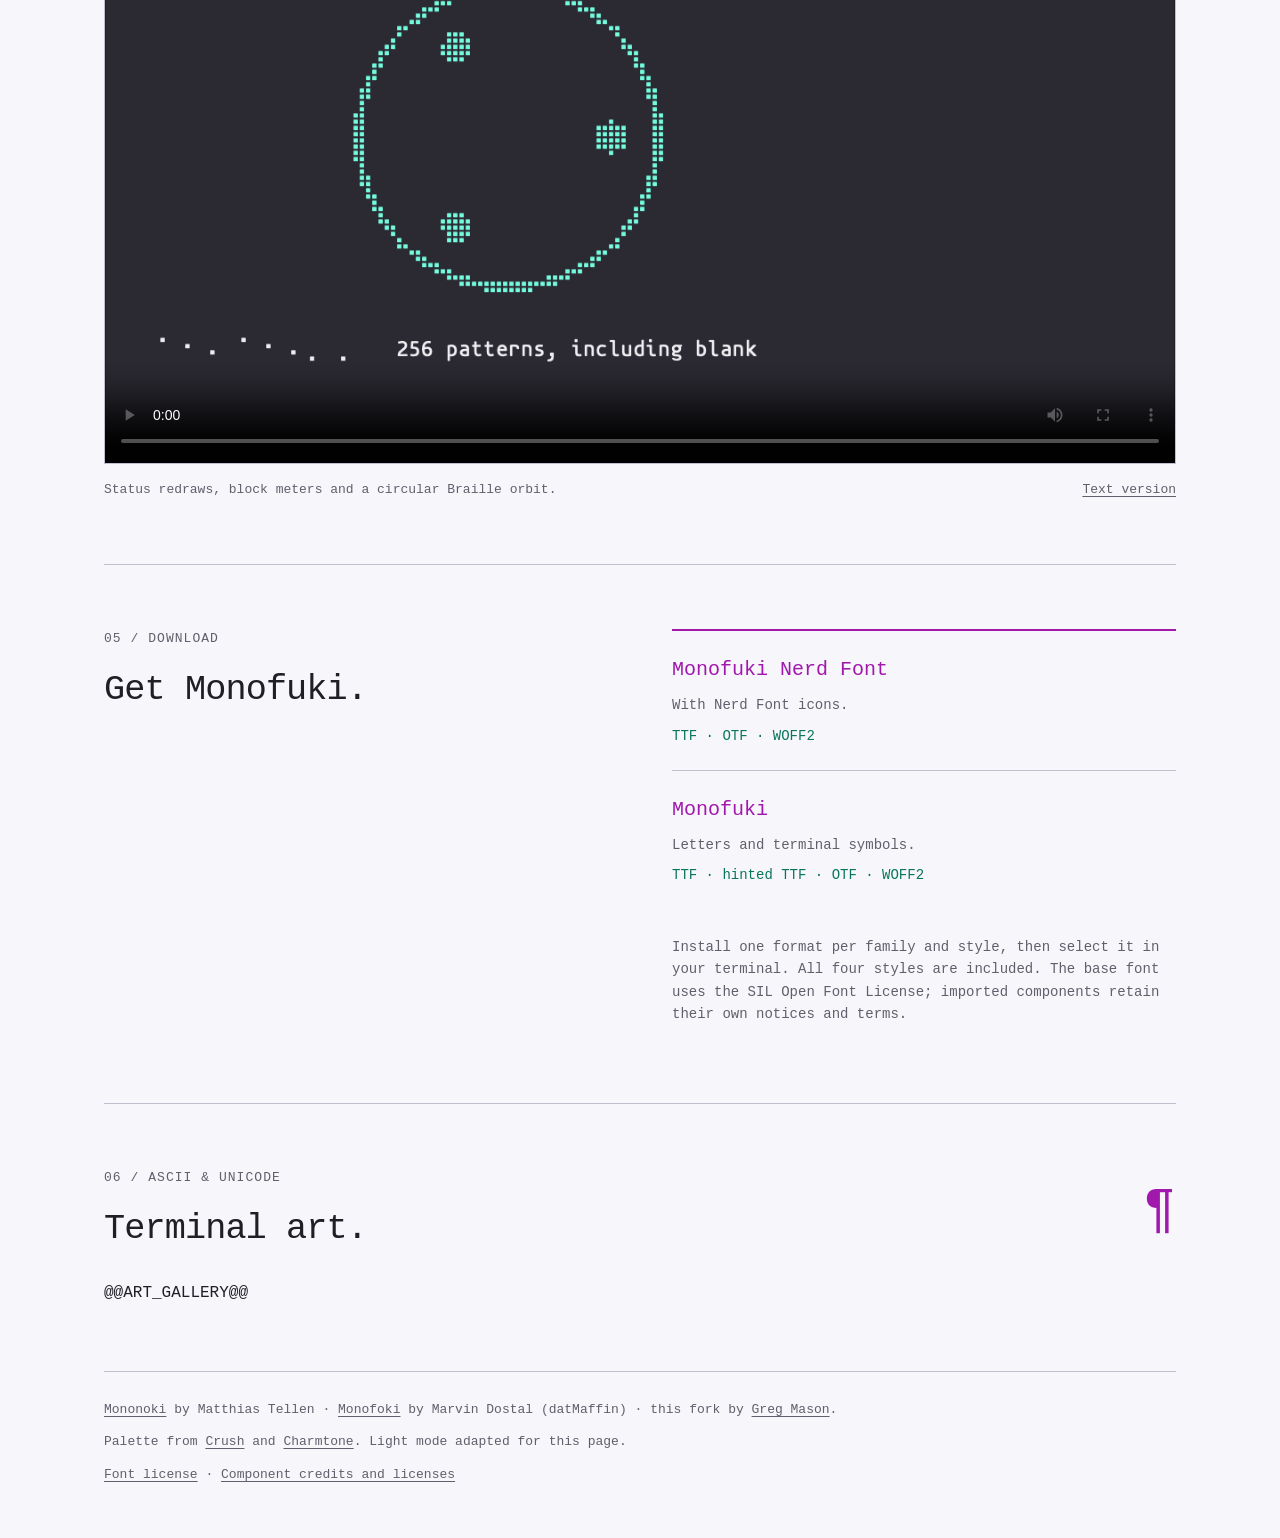
==== commit fb5d48b2: "Publish selected circular Braille animation on the specimen site" ====
--- a/website/index.html
+++ b/website/index.html
@@ -104,12 +104,12 @@
       </section>
 
       <section class="recording" aria-labelledby="recording-heading">
-        <div class="section-heading"><div><p class="section-number">04 / IN MOTION</p><h2 id="recording-heading">In the terminal.</h2></div><a href="https://github.com/charmbracelet/vhs">Recorded with VHS</a></div>
-        <video controls playsinline preload="metadata" poster="media/demo-poster.png" aria-label="Monofuki terminal specimen recording">
+        <div class="section-heading"><div><p class="section-number">04 / IN MOTION</p><h2 id="recording-heading">On the grid.</h2></div><a href="media/recording.json">Rendered with CoreText</a></div>
+        <video controls playsinline preload="metadata" poster="media/demo-poster.png" aria-label="Monofuki grid animation rendered with CoreText">
           <source src="media/monofuki.mp4" type="video/mp4">
           <p>Your browser cannot play this recording. <a href="media/monofuki.mp4">Download the MP4</a> or <a href="demo.txt">read the text specimen</a>.</p>
         </video>
-        <div class="video-caption"><span>Monofuki Nerd Font · recorded terminal specimen</span><a href="demo.txt">Text version</a></div>
+        <div class="video-caption"><span>Status redraws, block meters and a circular Braille orbit.</span><a href="demo.txt">Text version</a></div>
       </section>
 
       <section id="download" class="download" aria-labelledby="download-heading">
